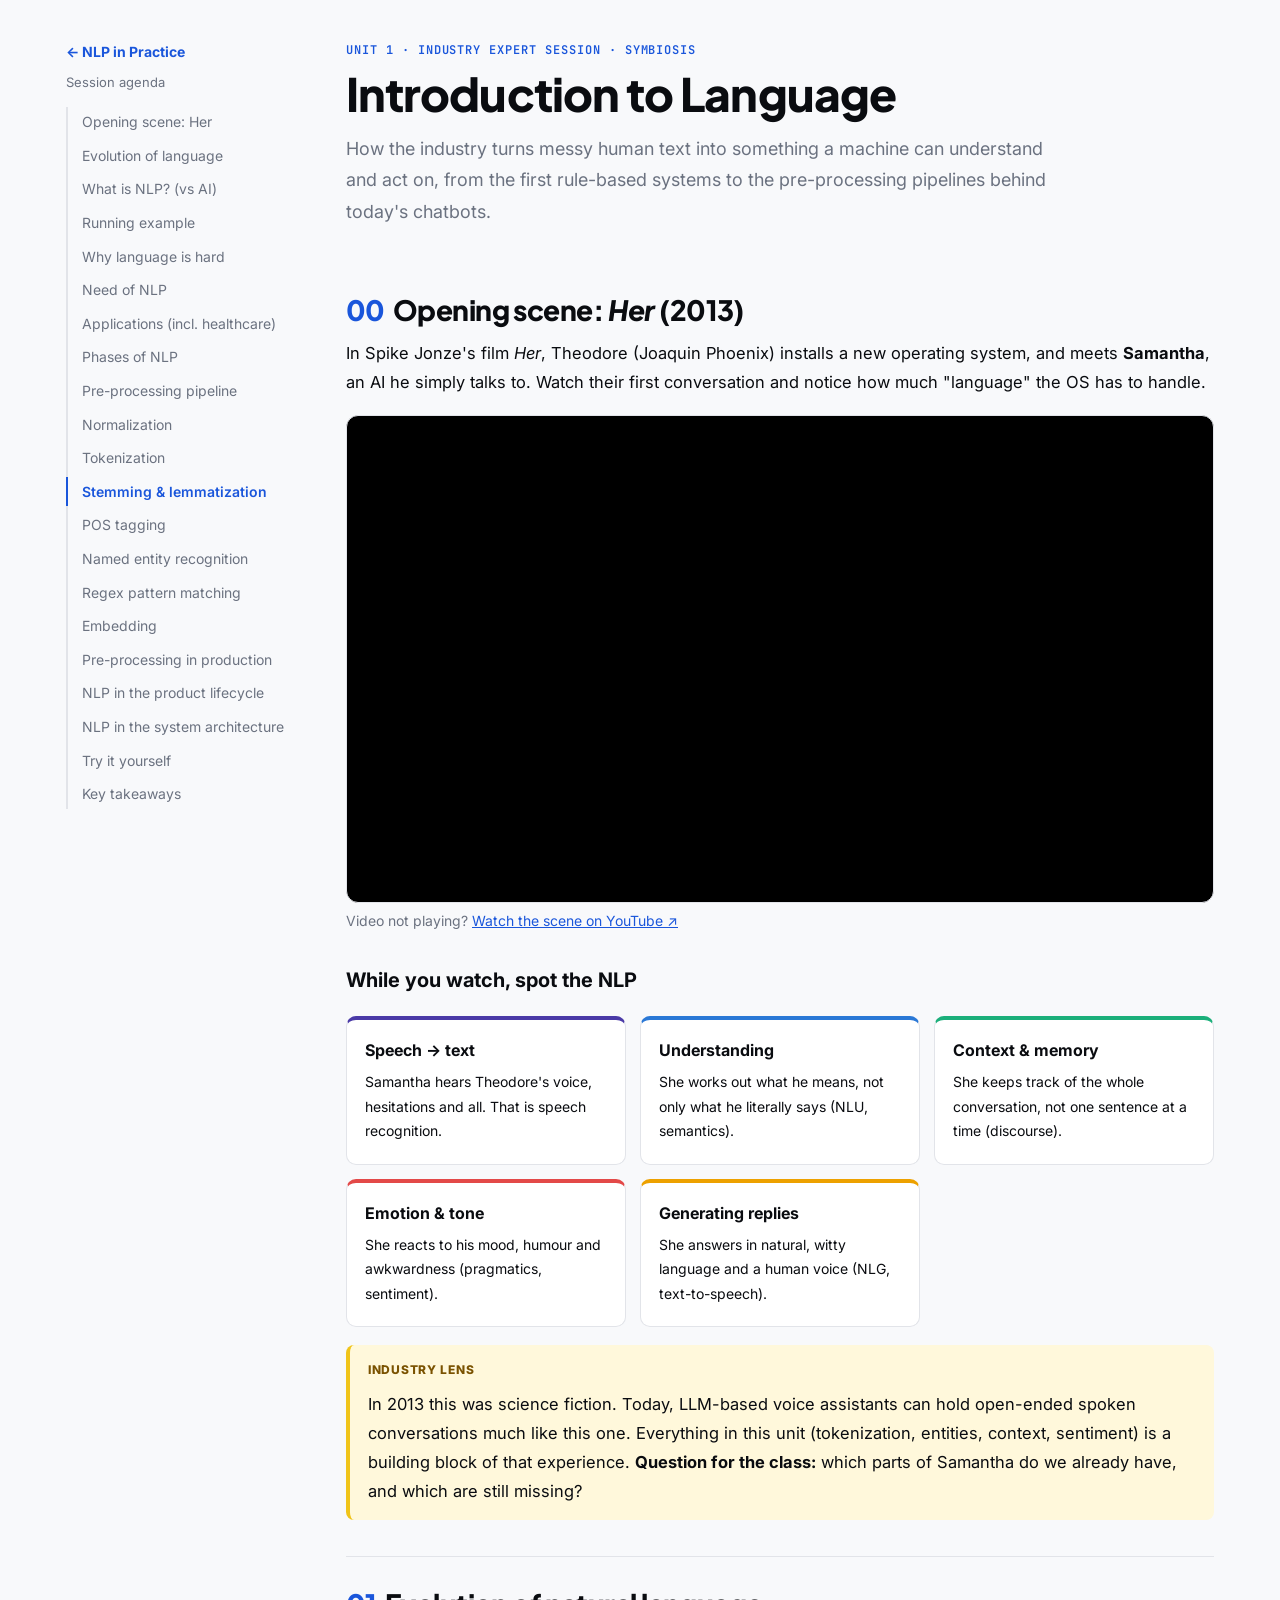
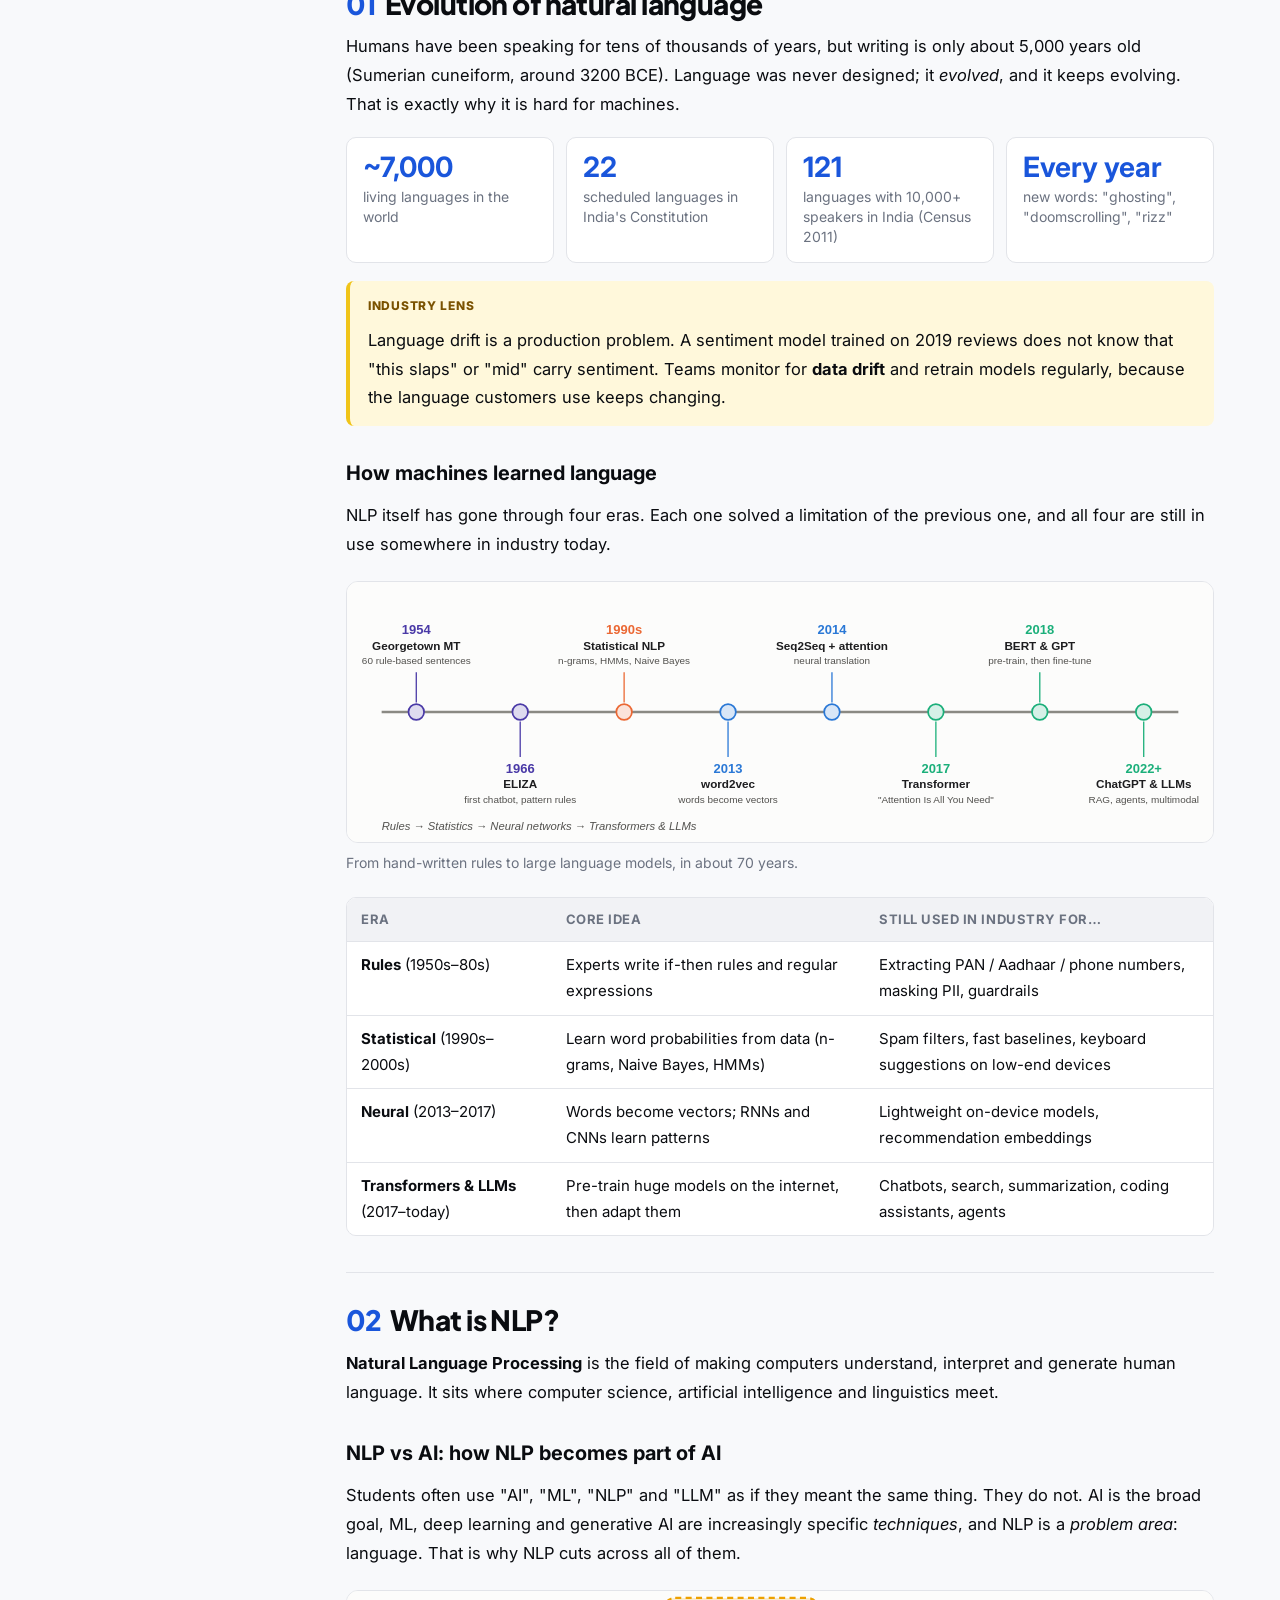
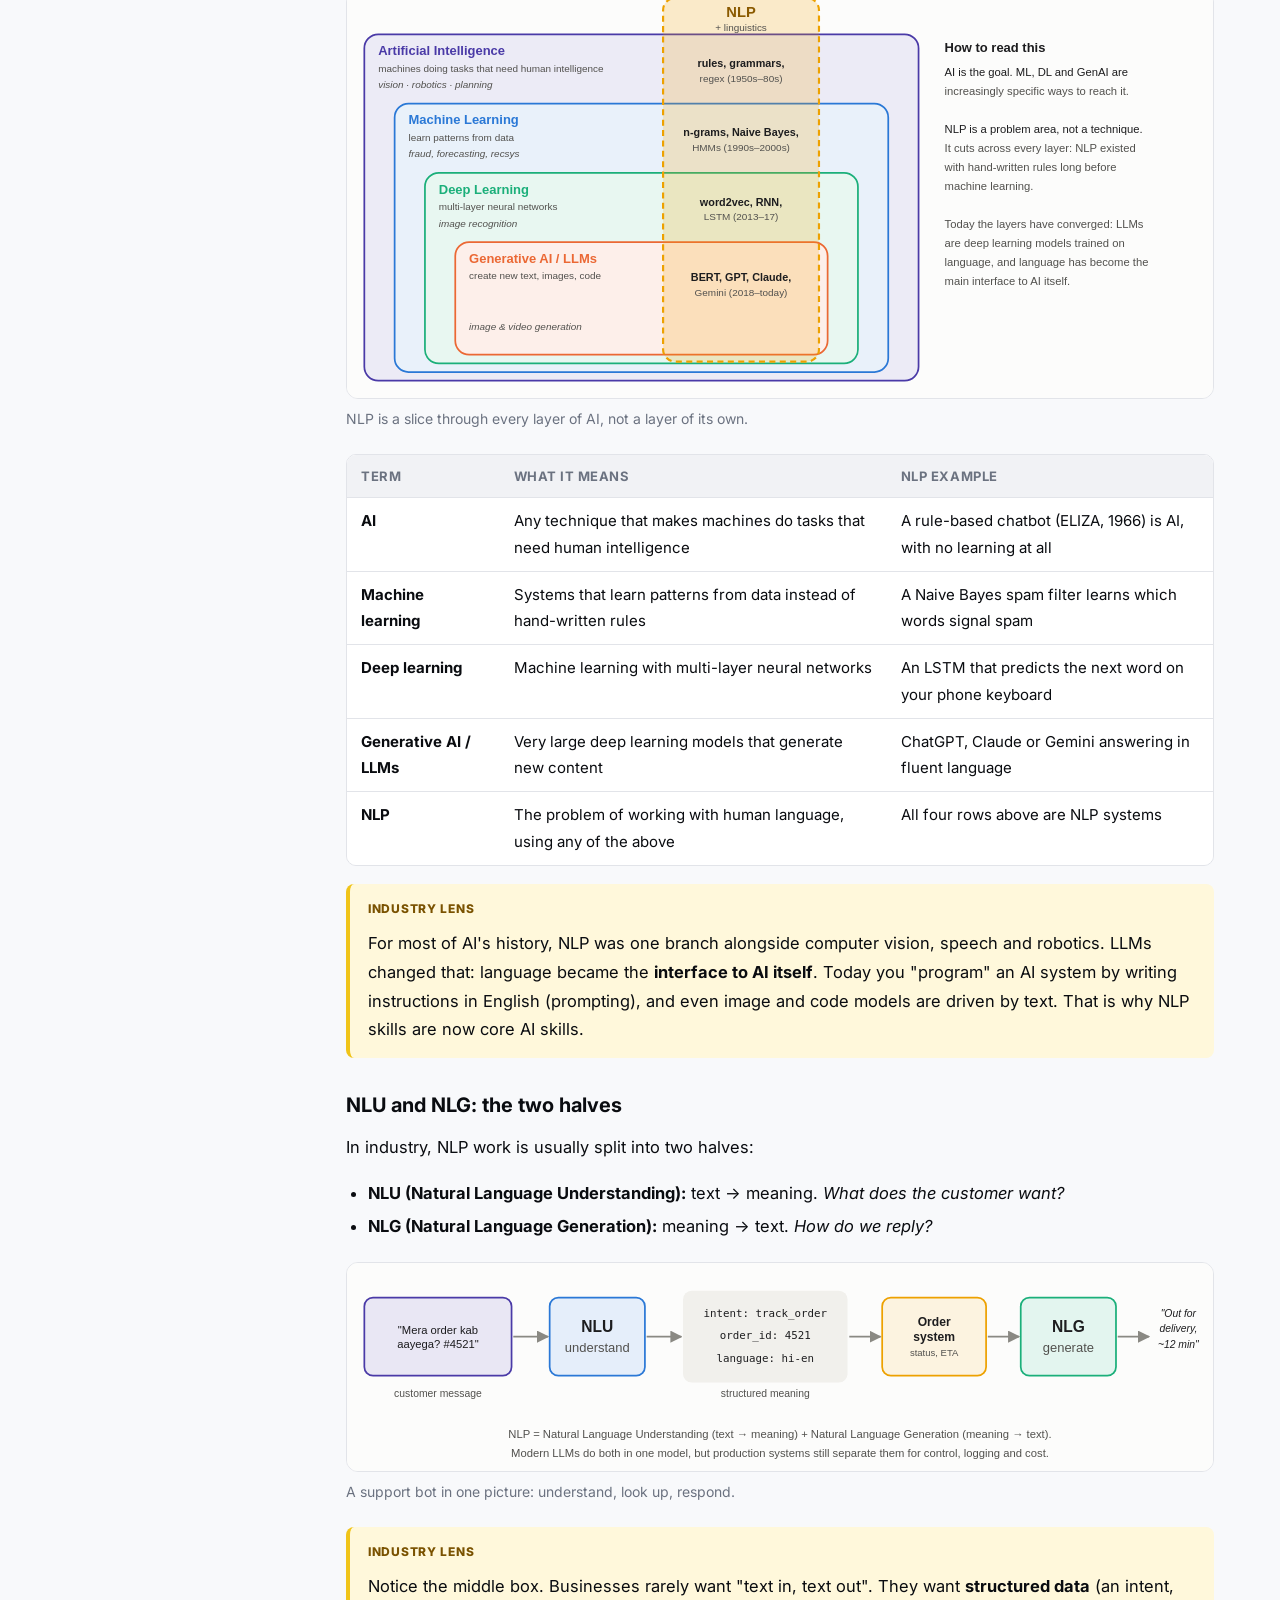
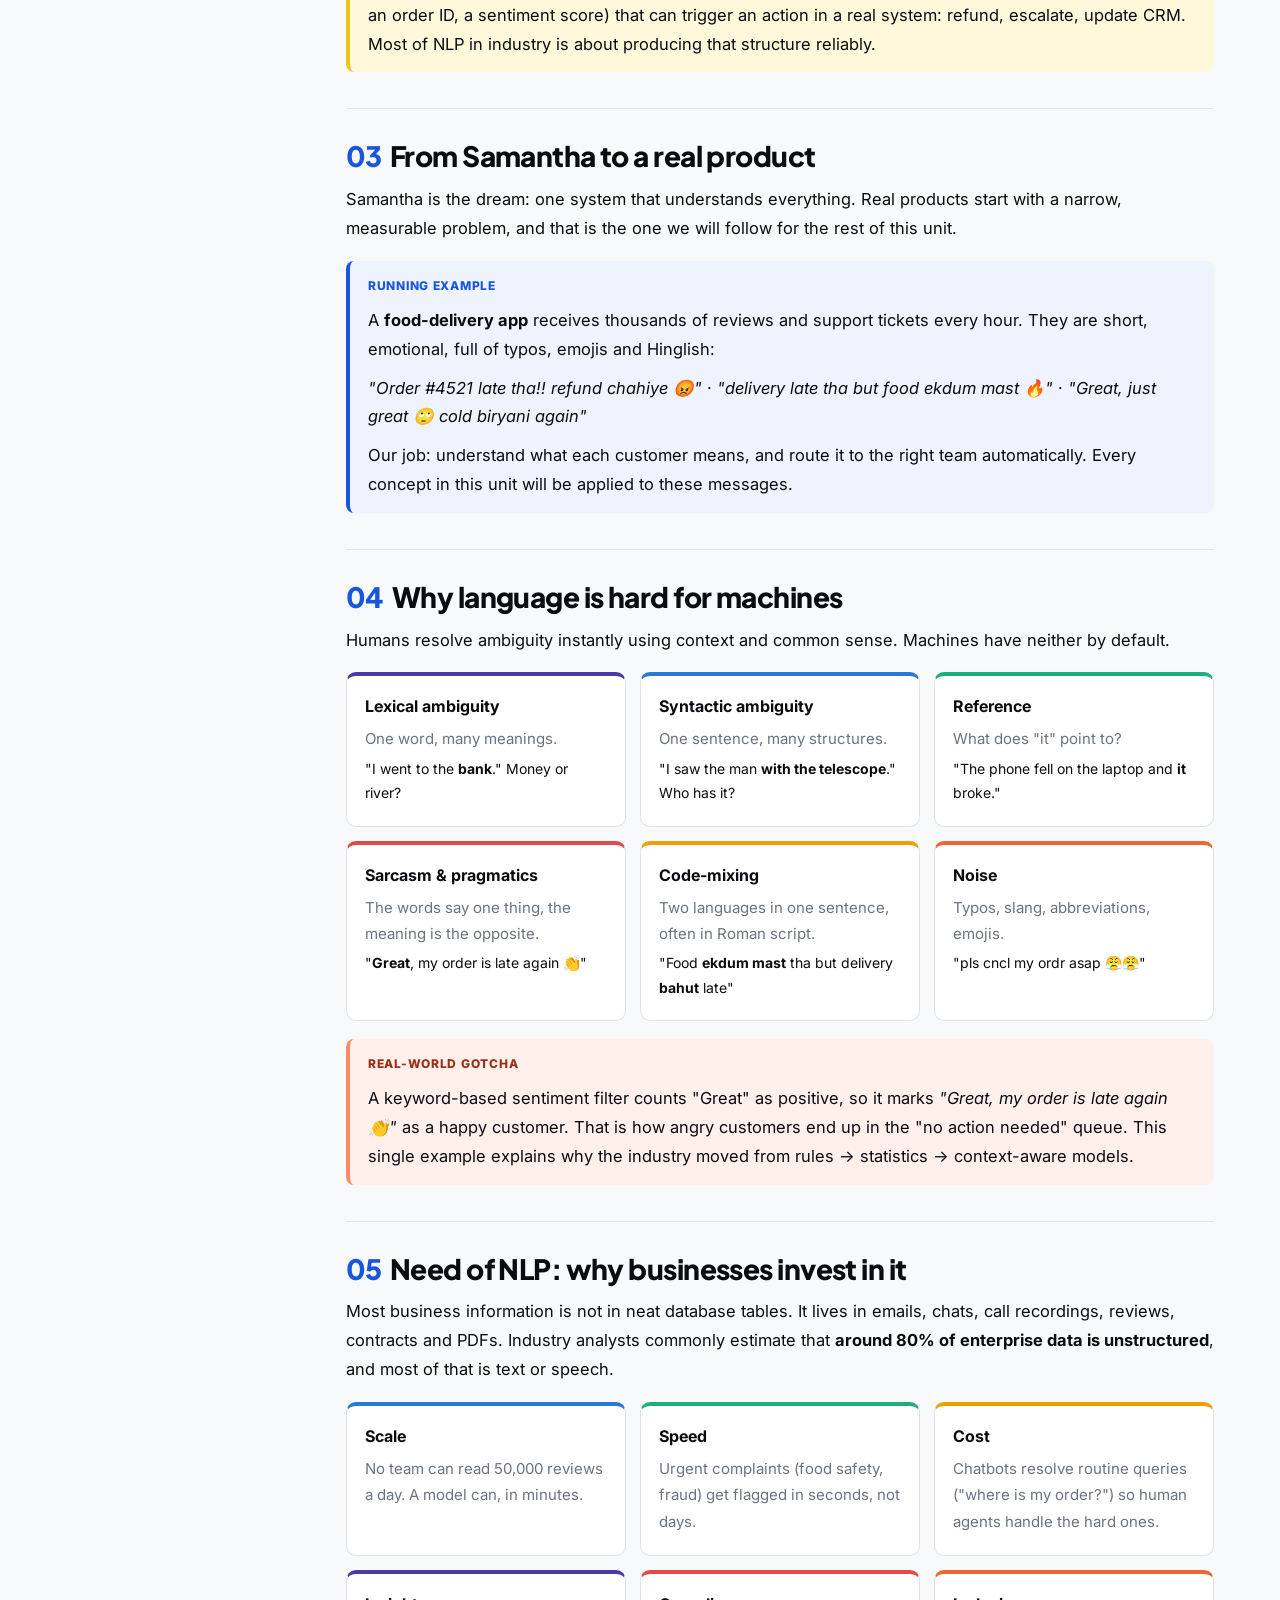
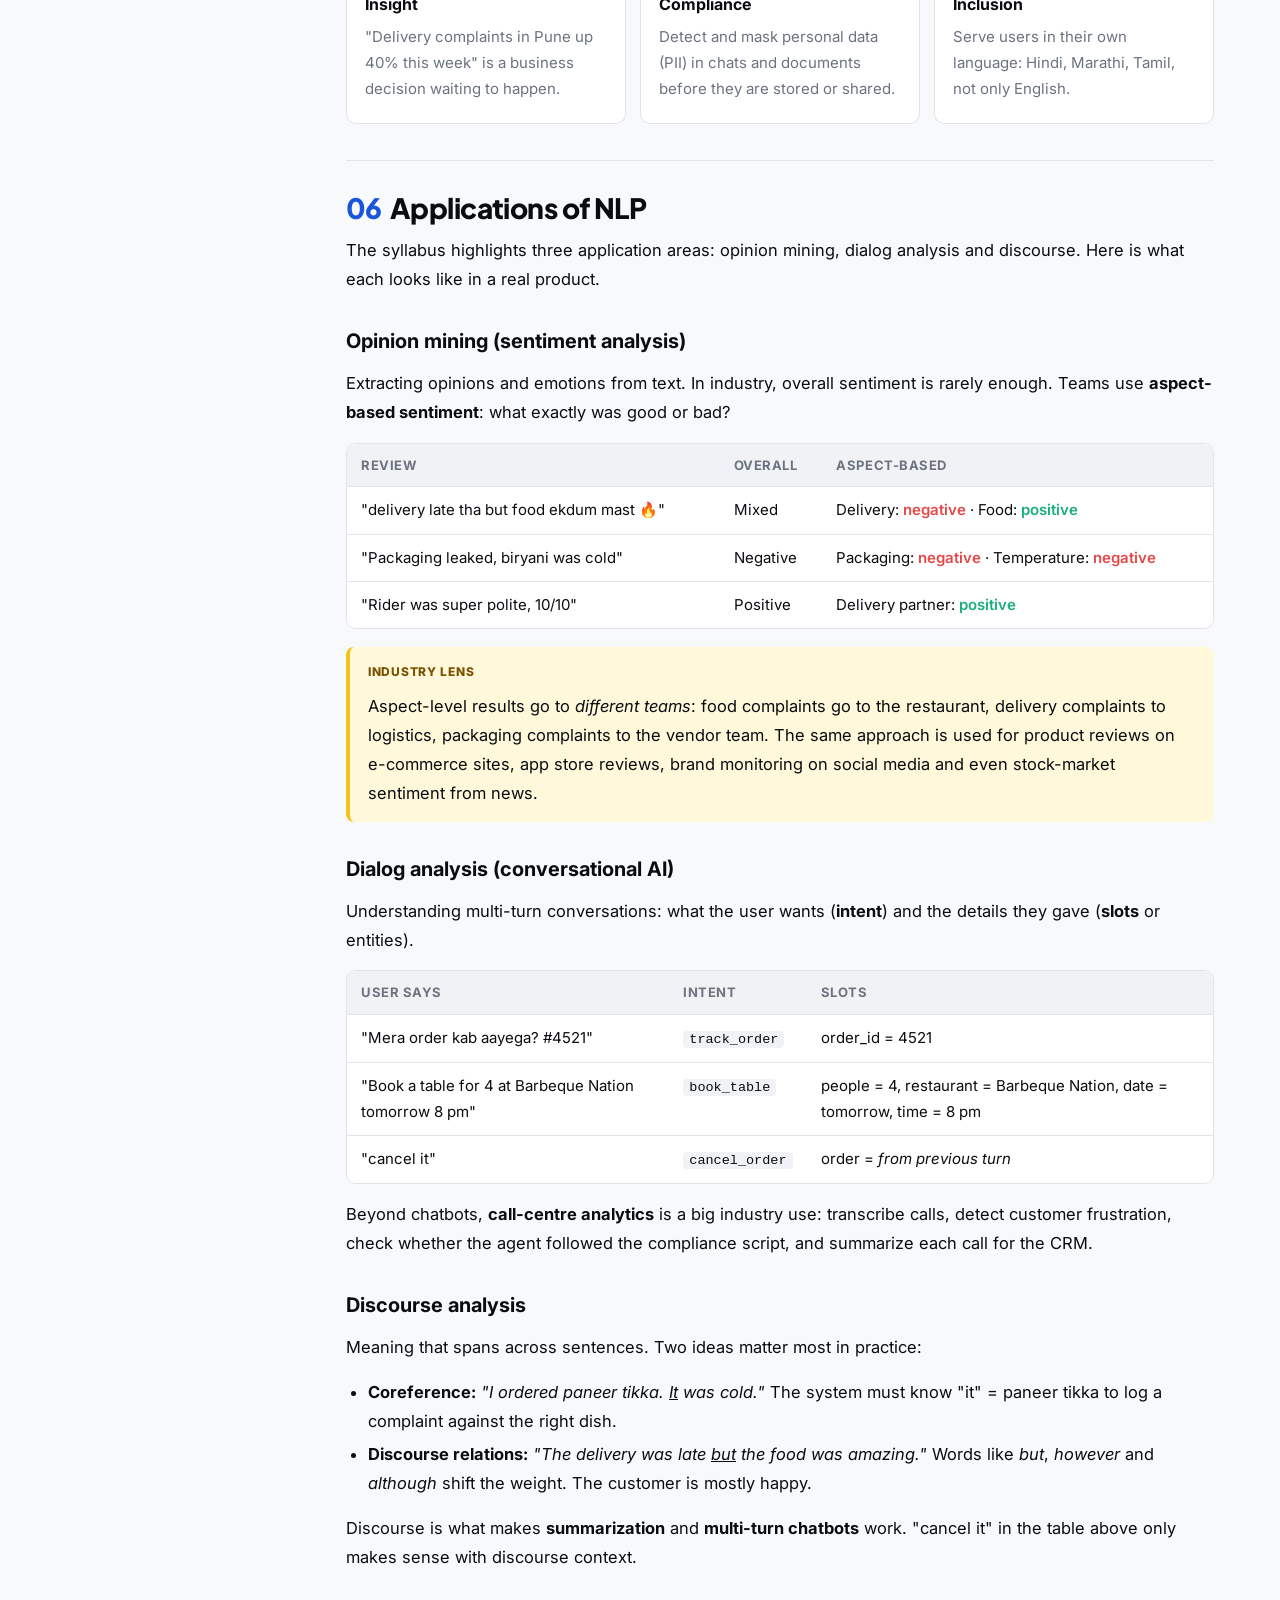
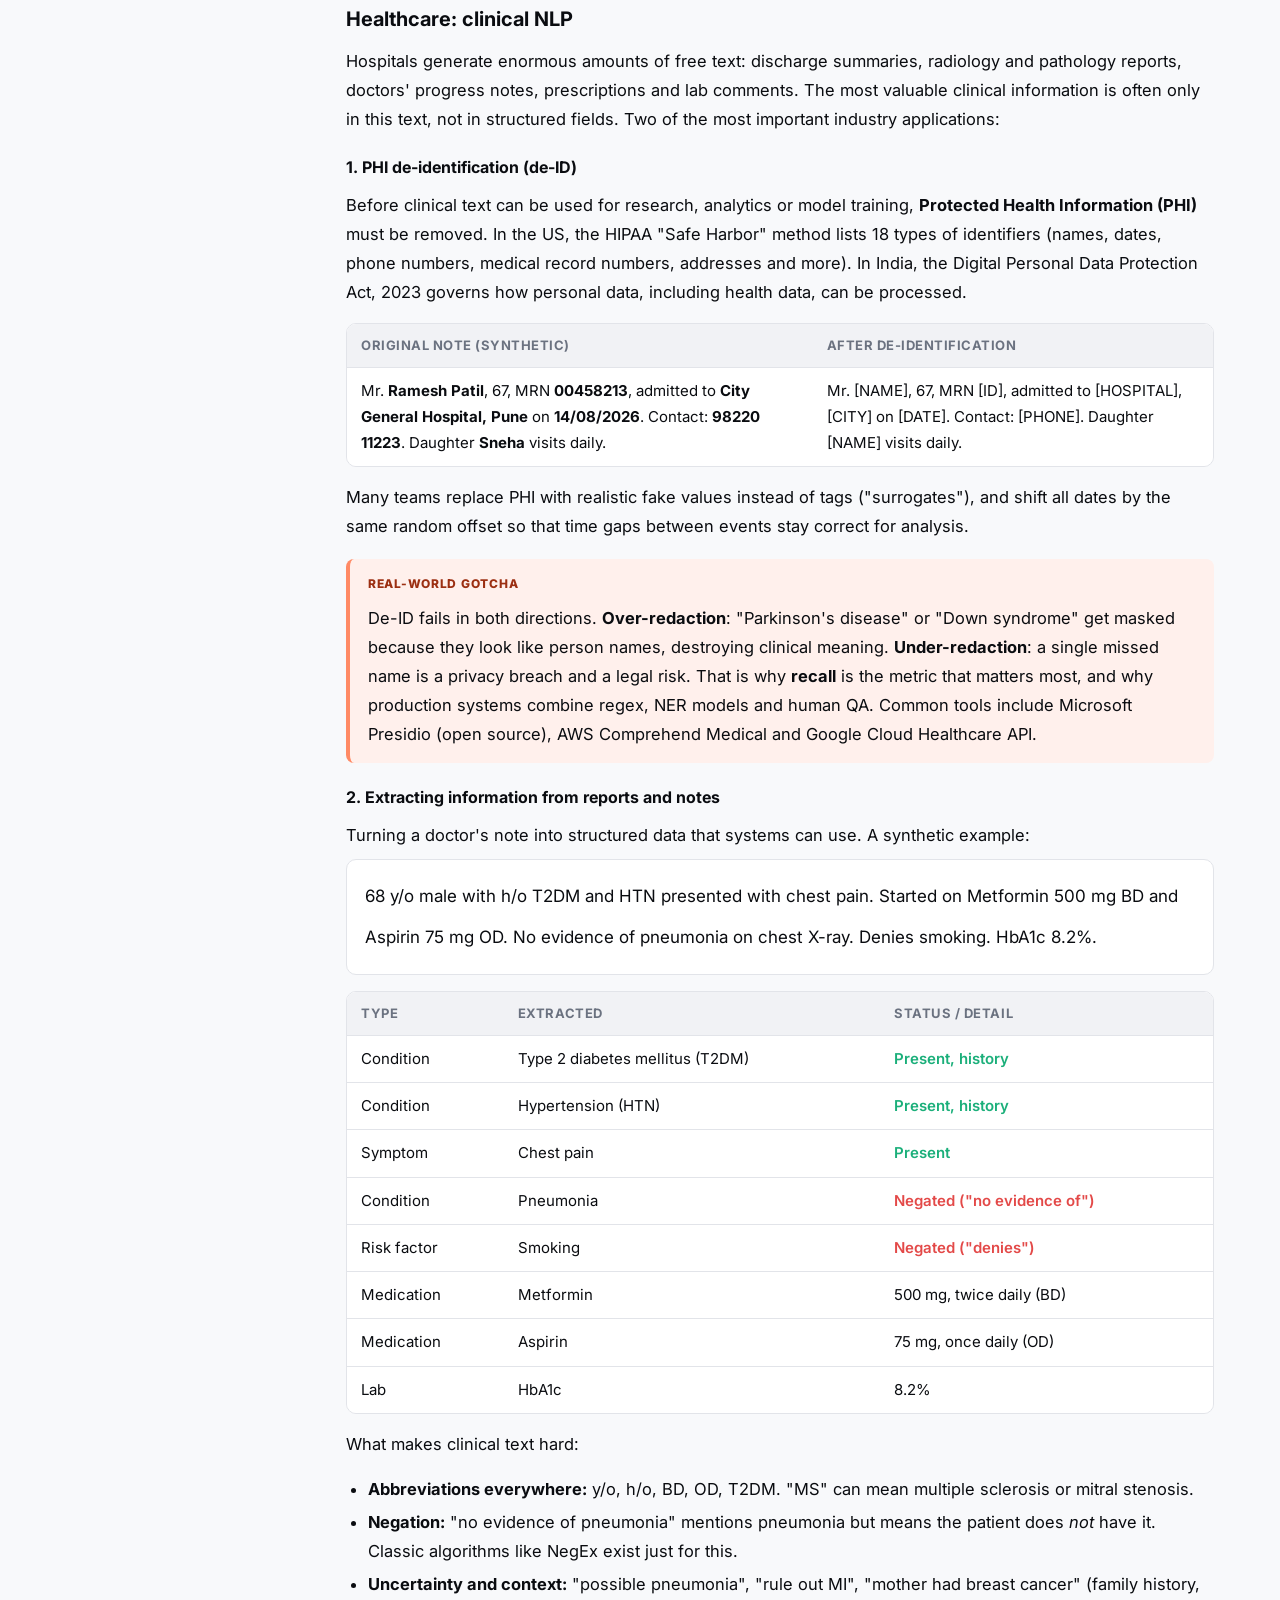
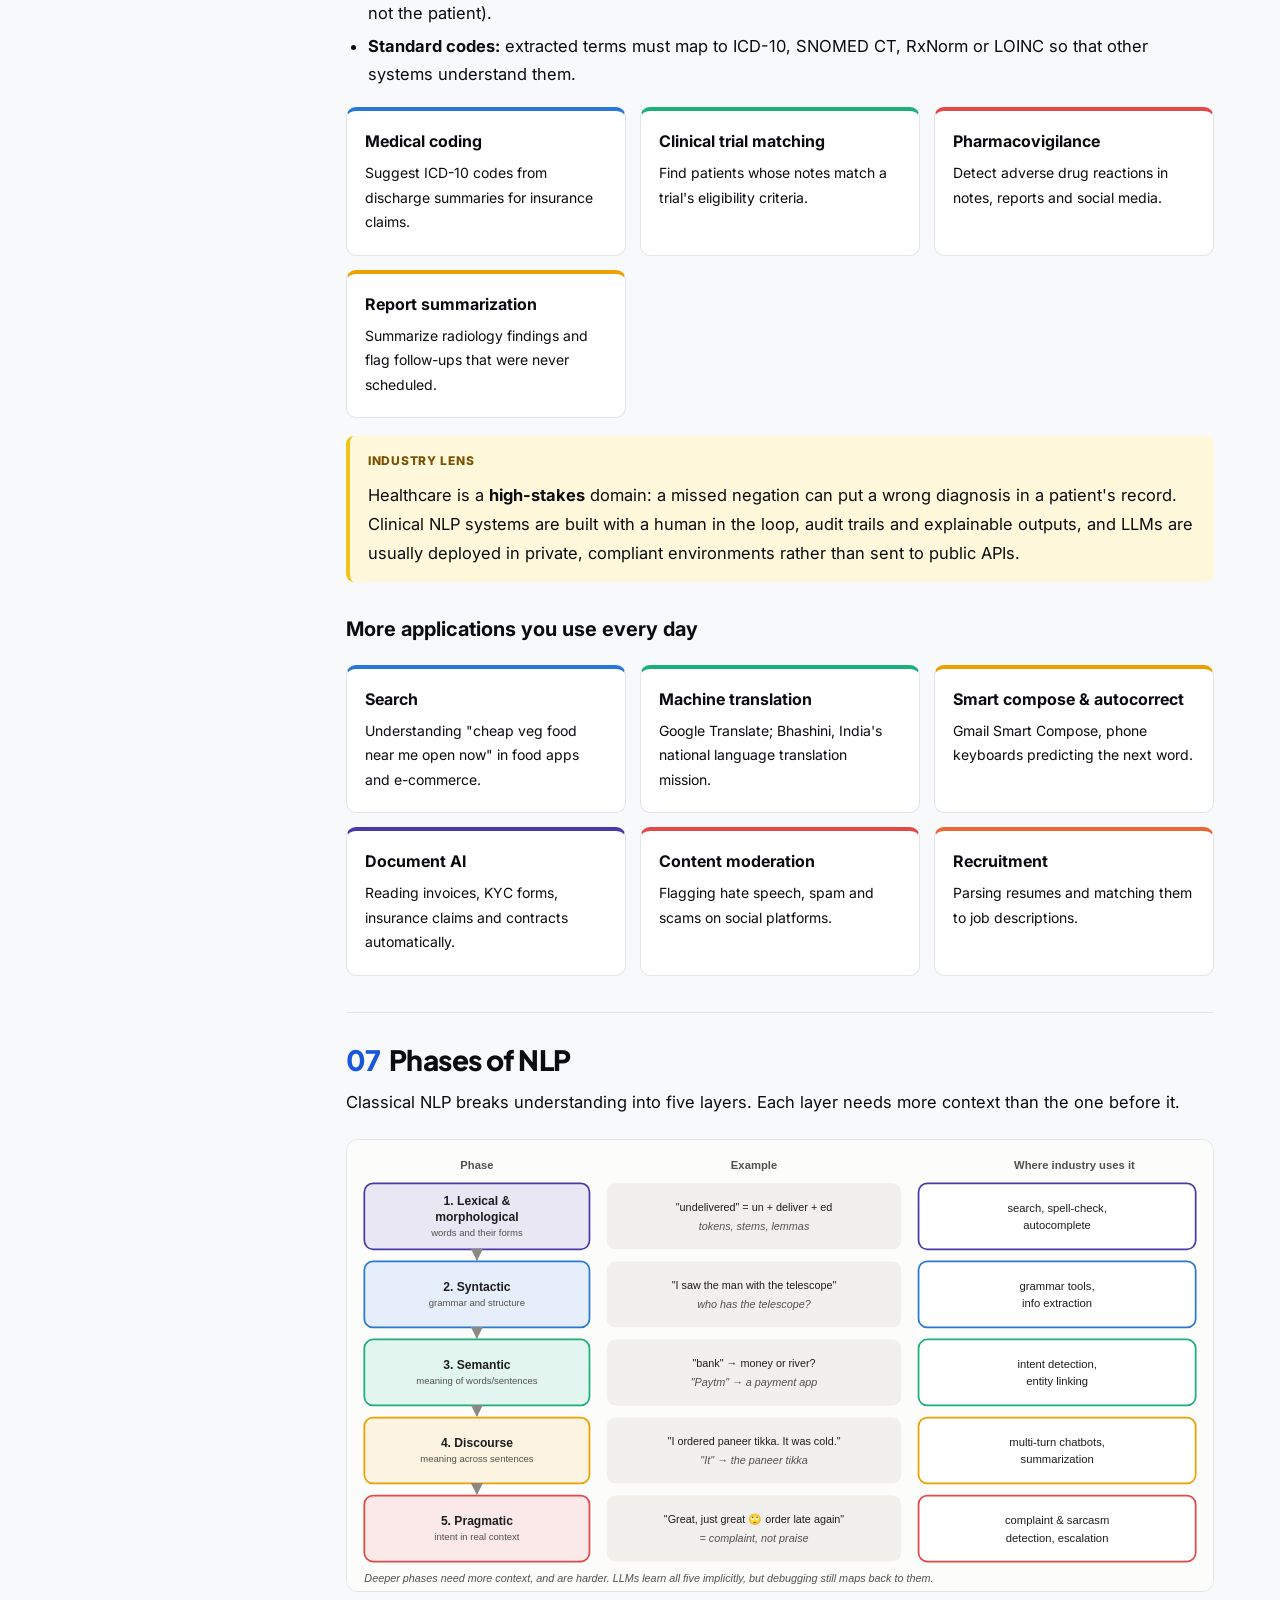
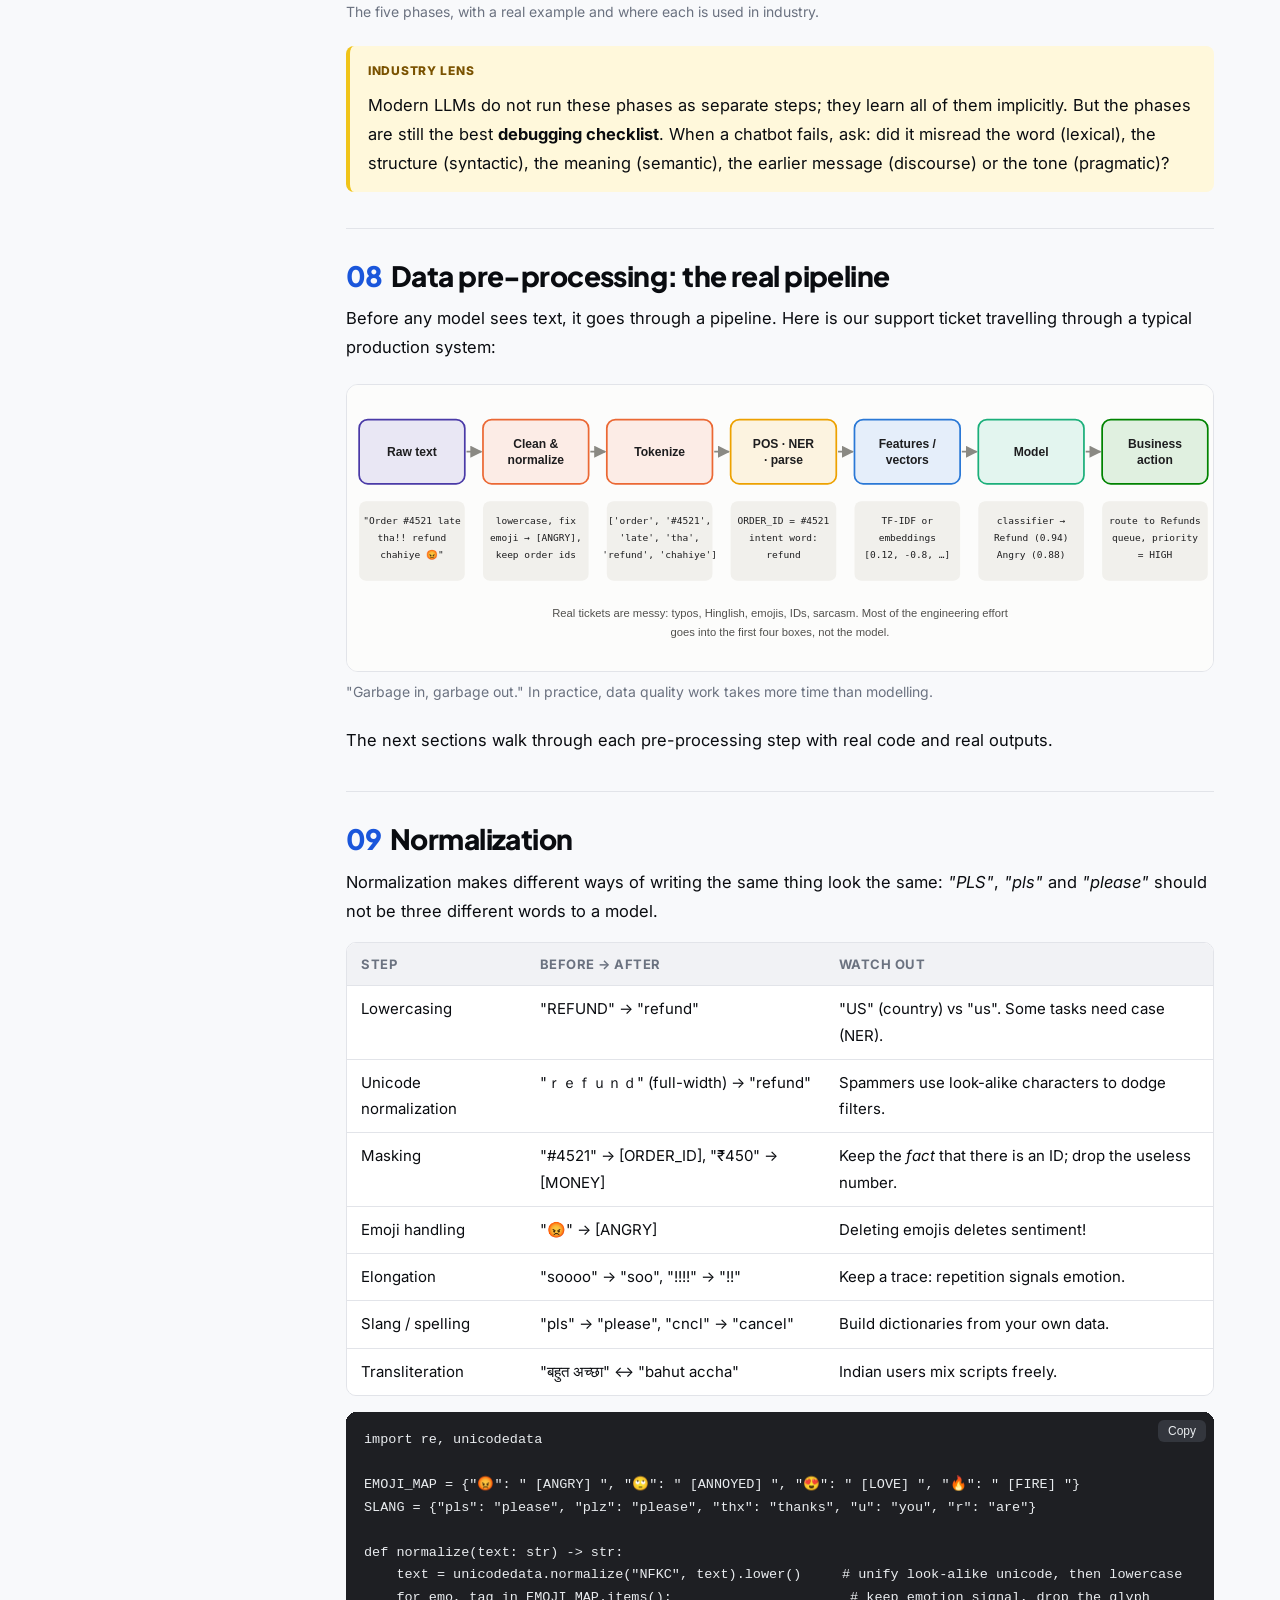
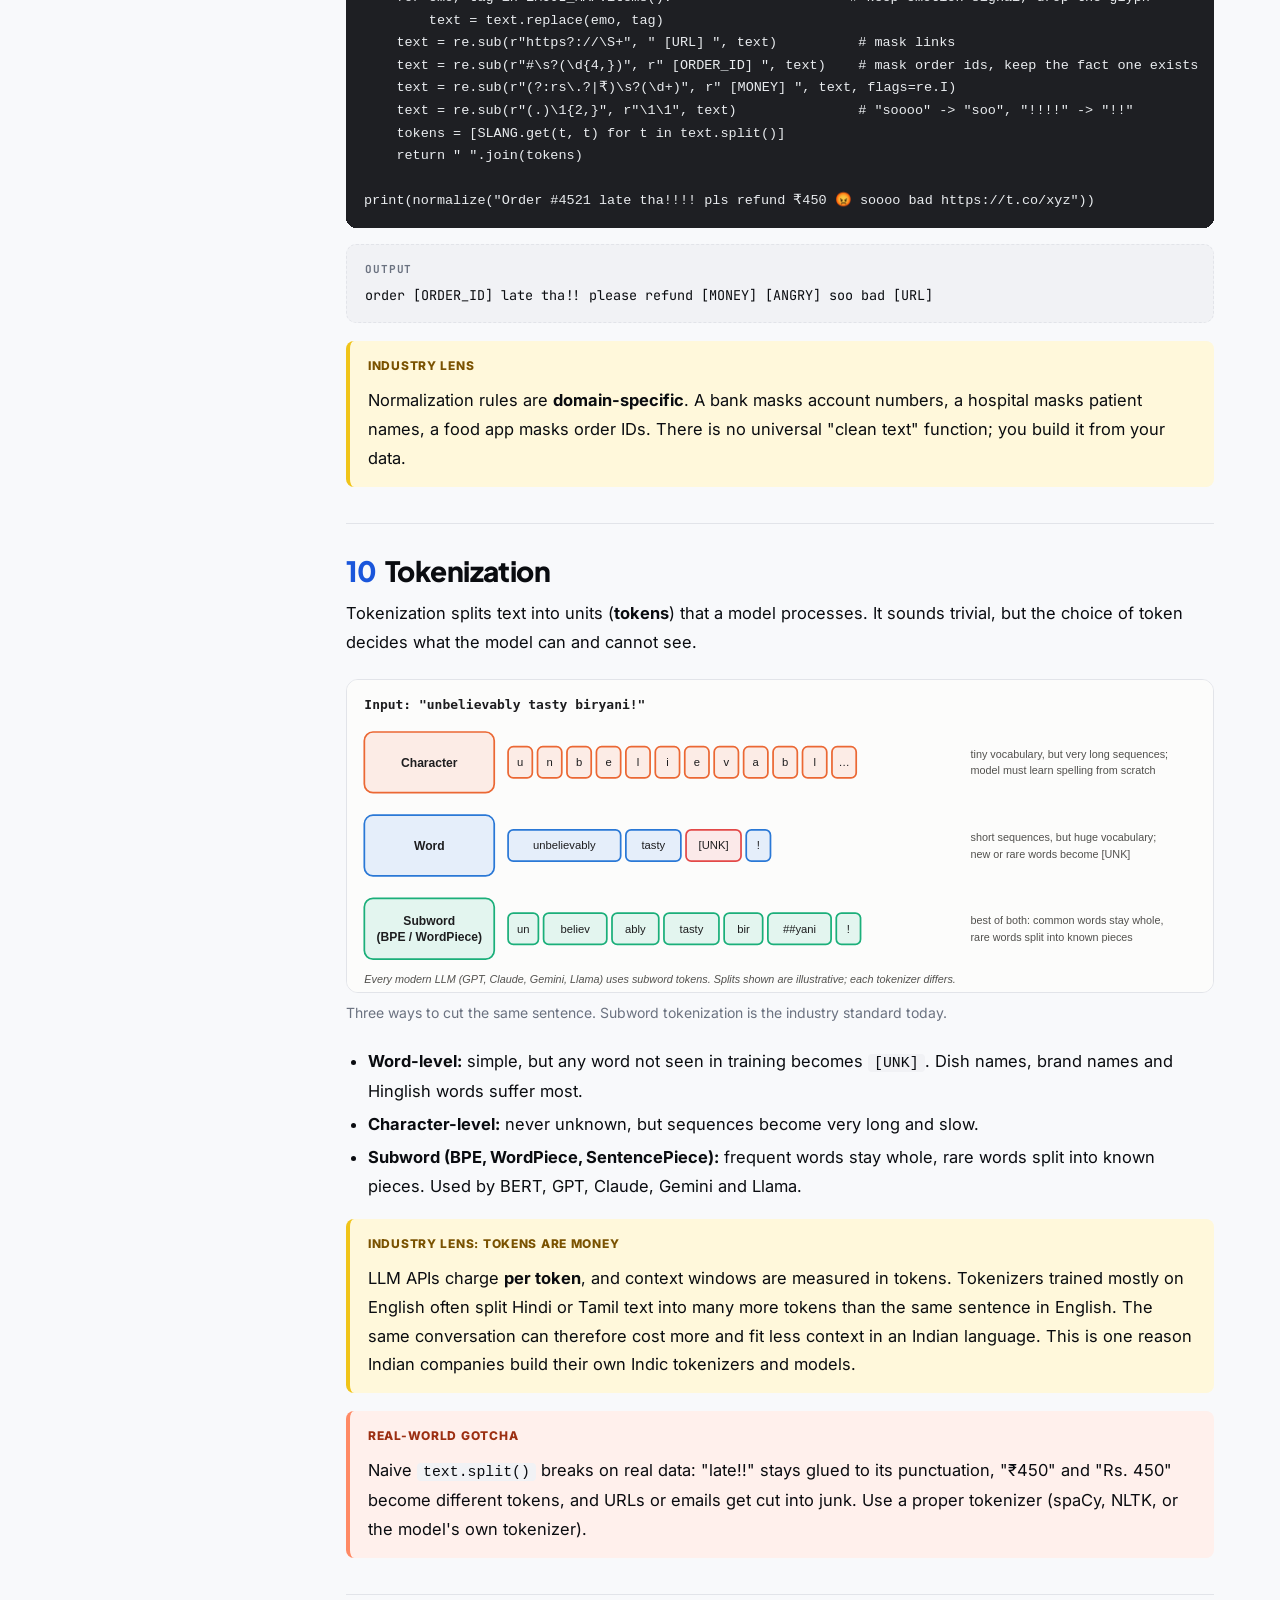
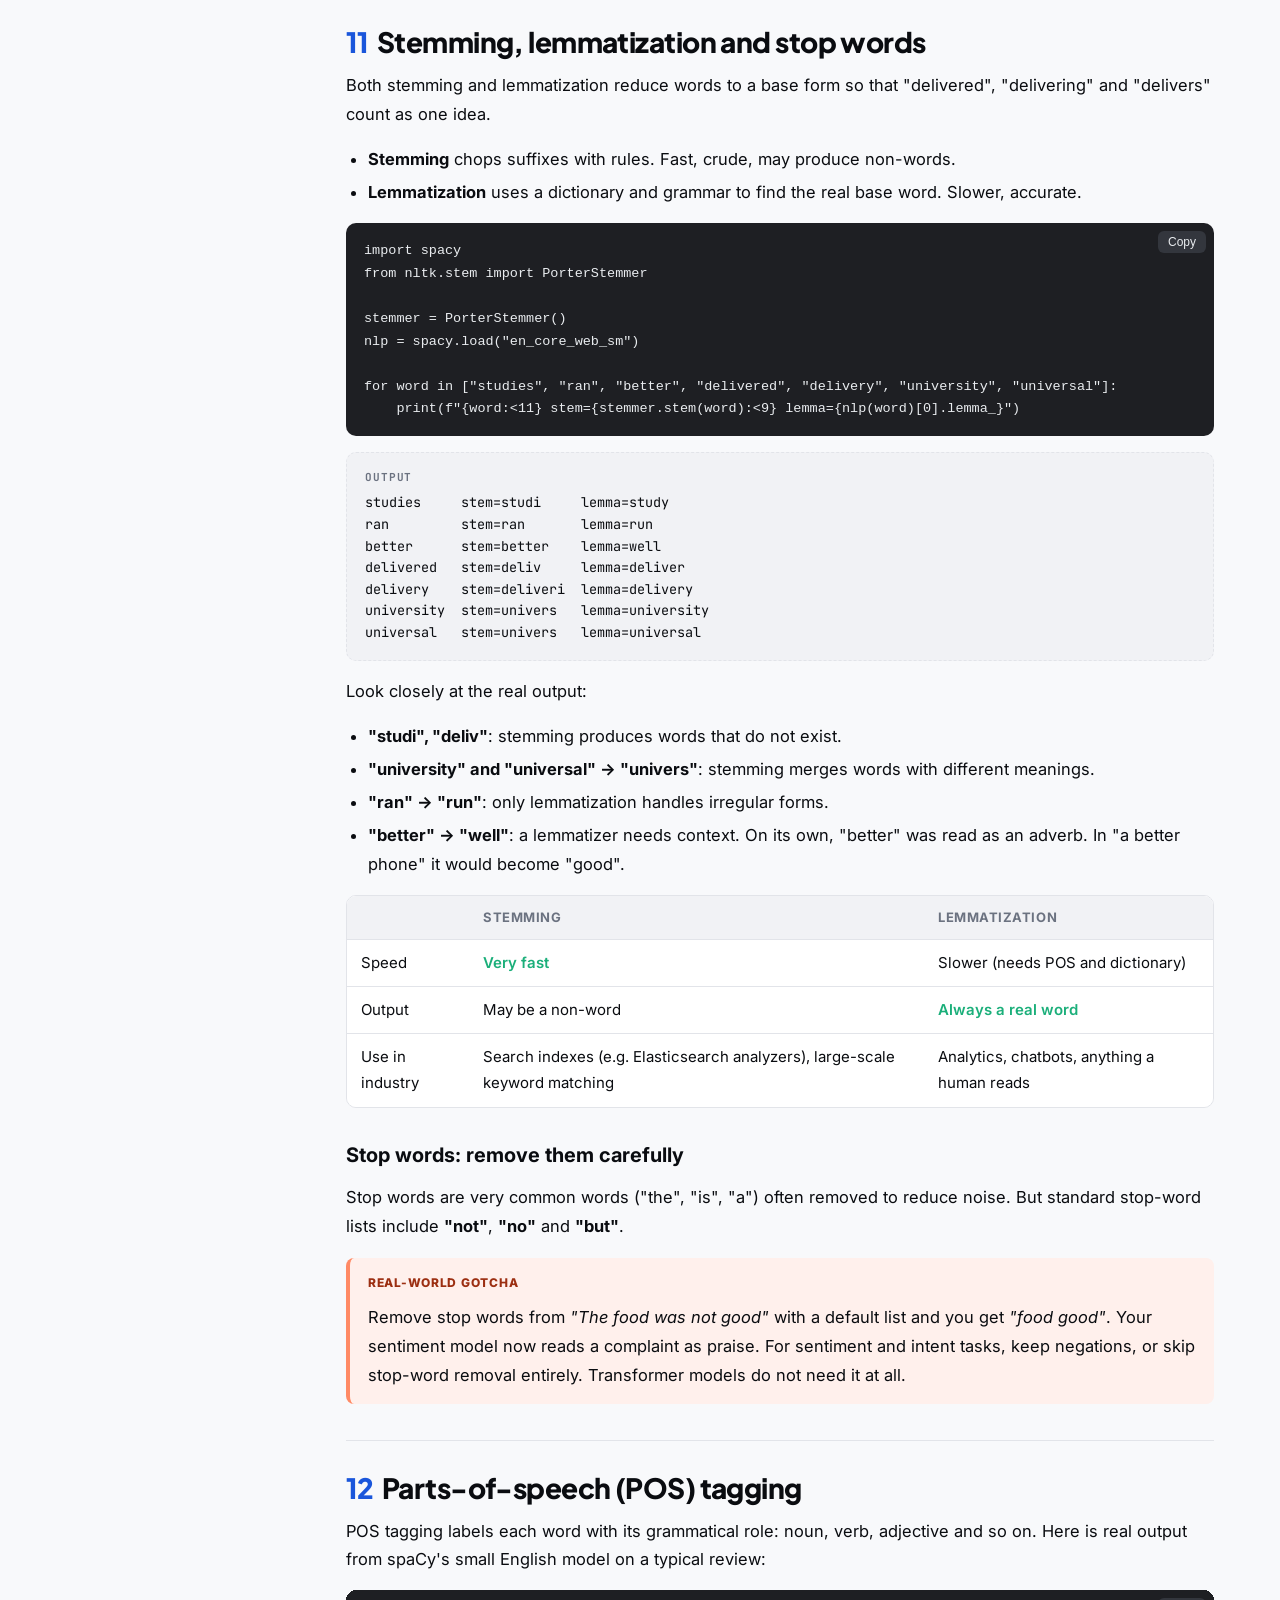
==== nlp_session_site/unit1_introduction_to_language.html @ 84d64fca "Added unit 1 to 3" ====
<!doctype html>
<html lang="en">
<head>
<meta charset="utf-8">
<meta name="viewport" content="width=device-width, initial-scale=1">
<title>Unit 1 · Introduction to Language | NLP in Practice</title>
<meta name="description" content="Industry-focused notes on the foundations of NLP: evolution, applications, phases, and text pre-processing.">
<link rel="preconnect" href="https://fonts.googleapis.com">
<link href="https://fonts.googleapis.com/css2?family=Inter:wght@400;500;600;700&family=Plus+Jakarta+Sans:wght@700;800&family=JetBrains+Mono:wght@400;500;600&display=swap" rel="stylesheet">
<link rel="stylesheet" href="static/css/style.css">
</head>
<body>
<div class="layout">

<nav class="toc" aria-label="On this page">
  <a class="home" href="index.html">← NLP in Practice</a>
  <a class="toc-agenda" href="agenda.html">Session agenda</a>
  <ol>
    <li><a href="#her">Opening scene: Her</a></li>
    <li><a href="#evolution">Evolution of language</a></li>
    <li><a href="#what-is-nlp">What is NLP? (vs AI)</a></li>
    <li><a href="#running-example">Running example</a></li>
    <li><a href="#why-hard">Why language is hard</a></li>
    <li><a href="#need">Need of NLP</a></li>
    <li><a href="#applications">Applications (incl. healthcare)</a></li>
    <li><a href="#phases">Phases of NLP</a></li>
    <li><a href="#preprocessing">Pre-processing pipeline</a></li>
    <li><a href="#normalization">Normalization</a></li>
    <li><a href="#tokenization">Tokenization</a></li>
    <li><a href="#stemming">Stemming &amp; lemmatization</a></li>
    <li><a href="#pos">POS tagging</a></li>
    <li><a href="#ner">Named entity recognition</a></li>
    <li><a href="#regex">Regex pattern matching</a></li>
    <li><a href="#embedding">Embedding</a></li>
    <li><a href="#production">Pre-processing in production</a></li>
    <li><a href="#lifecycle">NLP in the product lifecycle</a></li>
    <li><a href="#architecture">NLP in the system architecture</a></li>
    <li><a href="#practice">Try it yourself</a></li>
    <li><a href="#takeaways">Key takeaways</a></li>
  </ol>
</nav>

<main>
<header>
  <div class="eyebrow">Unit 1 · Industry Expert Session · Symbiosis</div>
  <h1>Introduction to Language</h1>
  <p class="sub">How the industry turns messy human text into something a machine can understand and act on, from the first rule-based systems to the pre-processing pipelines behind today's chatbots.</p>
</header>

<!-- 0 -->
<section id="her">
  <h2><span class="num">00</span>Opening scene: <em>Her</em> (2013)</h2>
  <p>In Spike Jonze's film <em>Her</em>, Theodore (Joaquin Phoenix) installs a new operating system, and meets <strong>Samantha</strong>, an AI he simply talks to. Watch their first conversation and notice how much "language" the OS has to handle.</p>
  <div class="video">
    <iframe src="https://www.youtube-nocookie.com/embed/f9Hg1x-Ctlw?rel=0"
            title="Her (2013): Theodore meets Samantha, the OS, for the first time"
            loading="lazy" referrerpolicy="strict-origin-when-cross-origin"
            allow="accelerometer; autoplay; clipboard-write; encrypted-media; gyroscope; picture-in-picture; web-share"
            allowfullscreen></iframe>
  </div>
  <p class="video-link">Video not playing? <a href="https://www.youtube.com/watch?v=f9Hg1x-Ctlw" target="_blank" rel="noopener">Watch the scene on YouTube ↗</a></p>

  <h3>While you watch, spot the NLP</h3>
  <div class="grid">
    <div class="card" style="--col:var(--c1)"><h4>Speech → text</h4><p class="eg">Samantha hears Theodore's voice, hesitations and all. That is speech recognition.</p></div>
    <div class="card" style="--col:var(--c3)"><h4>Understanding</h4><p class="eg">She works out what he means, not only what he literally says (NLU, semantics).</p></div>
    <div class="card" style="--col:var(--c4)"><h4>Context &amp; memory</h4><p class="eg">She keeps track of the whole conversation, not one sentence at a time (discourse).</p></div>
    <div class="card" style="--col:var(--c6)"><h4>Emotion &amp; tone</h4><p class="eg">She reacts to his mood, humour and awkwardness (pragmatics, sentiment).</p></div>
    <div class="card" style="--col:var(--c5)"><h4>Generating replies</h4><p class="eg">She answers in natural, witty language and a human voice (NLG, text-to-speech).</p></div>
  </div>
  <div class="callout industry">
    <span class="label">Industry lens</span>
    <p>In 2013 this was science fiction. Today, LLM-based voice assistants can hold open-ended spoken conversations much like this one. Everything in this unit (tokenization, entities, context, sentiment) is a building block of that experience. <strong>Question for the class:</strong> which parts of Samantha do we already have, and which are still missing?</p>
  </div>
</section>

<!-- 1 -->
<section id="evolution">
  <h2><span class="num">01</span>Evolution of natural language</h2>
  <p>Humans have been speaking for tens of thousands of years, but writing is only about 5,000 years old (Sumerian cuneiform, around 3200 BCE). Language was never designed; it <em>evolved</em>, and it keeps evolving. That is exactly why it is hard for machines.</p>
  <div class="stats">
    <div class="stat"><b>~7,000</b><span>living languages in the world</span></div>
    <div class="stat"><b>22</b><span>scheduled languages in India's Constitution</span></div>
    <div class="stat"><b>121</b><span>languages with 10,000+ speakers in India (Census 2011)</span></div>
    <div class="stat"><b>Every year</b><span>new words: "ghosting", "doomscrolling", "rizz"</span></div>
  </div>
  <div class="callout industry">
    <span class="label">Industry lens</span>
    <p>Language drift is a production problem. A sentiment model trained on 2019 reviews does not know that "this slaps" or "mid" carry sentiment. Teams monitor for <strong>data drift</strong> and retrain models regularly, because the language customers use keeps changing.</p>
  </div>

  <h3>How machines learned language</h3>
  <p>NLP itself has gone through four eras. Each one solved a limitation of the previous one, and all four are still in use somewhere in industry today.</p>
  <figure>
    <img src="static/images/unit1/nlp_timeline.svg" alt="Timeline of NLP: 1954 Georgetown machine translation, 1966 ELIZA, 1990s statistical NLP, 2013 word2vec, 2014 Seq2Seq, 2017 Transformer, 2018 BERT and GPT, 2022 onwards ChatGPT and LLMs" loading="lazy">
    <figcaption>From hand-written rules to large language models, in about 70 years.</figcaption>
  </figure>
  <div class="table-wrap"><table>
    <thead><tr><th>Era</th><th>Core idea</th><th>Still used in industry for…</th></tr></thead>
    <tbody>
      <tr><td><strong>Rules</strong> (1950s–80s)</td><td>Experts write if-then rules and regular expressions</td><td>Extracting PAN / Aadhaar / phone numbers, masking PII, guardrails</td></tr>
      <tr><td><strong>Statistical</strong> (1990s–2000s)</td><td>Learn word probabilities from data (n-grams, Naive Bayes, HMMs)</td><td>Spam filters, fast baselines, keyboard suggestions on low-end devices</td></tr>
      <tr><td><strong>Neural</strong> (2013–2017)</td><td>Words become vectors; RNNs and CNNs learn patterns</td><td>Lightweight on-device models, recommendation embeddings</td></tr>
      <tr><td><strong>Transformers &amp; LLMs</strong> (2017–today)</td><td>Pre-train huge models on the internet, then adapt them</td><td>Chatbots, search, summarization, coding assistants, agents</td></tr>
    </tbody>
  </table></div>
</section>

<!-- 2 -->
<section id="what-is-nlp">
  <h2><span class="num">02</span>What is NLP?</h2>
  <p><strong>Natural Language Processing</strong> is the field of making computers understand, interpret and generate human language. It sits where computer science, artificial intelligence and linguistics meet.</p>

  <h3>NLP vs AI: how NLP becomes part of AI</h3>
  <p>Students often use "AI", "ML", "NLP" and "LLM" as if they meant the same thing. They do not. AI is the broad goal, ML, deep learning and generative AI are increasingly specific <em>techniques</em>, and NLP is a <em>problem area</em>: language. That is why NLP cuts across all of them.</p>
  <figure>
    <img src="static/images/unit1/ai_vs_nlp.svg" alt="Nested boxes: AI contains machine learning, which contains deep learning, which contains generative AI. A vertical NLP band crosses all four layers, from rules and regex in classic AI to BERT and GPT in generative AI" loading="lazy">
    <figcaption>NLP is a slice through every layer of AI, not a layer of its own.</figcaption>
  </figure>
  <div class="table-wrap"><table>
    <thead><tr><th>Term</th><th>What it means</th><th>NLP example</th></tr></thead>
    <tbody>
      <tr><td><strong>AI</strong></td><td>Any technique that makes machines do tasks that need human intelligence</td><td>A rule-based chatbot (ELIZA, 1966) is AI, with no learning at all</td></tr>
      <tr><td><strong>Machine learning</strong></td><td>Systems that learn patterns from data instead of hand-written rules</td><td>A Naive Bayes spam filter learns which words signal spam</td></tr>
      <tr><td><strong>Deep learning</strong></td><td>Machine learning with multi-layer neural networks</td><td>An LSTM that predicts the next word on your phone keyboard</td></tr>
      <tr><td><strong>Generative AI / LLMs</strong></td><td>Very large deep learning models that generate new content</td><td>ChatGPT, Claude or Gemini answering in fluent language</td></tr>
      <tr><td><strong>NLP</strong></td><td>The problem of working with human language, using any of the above</td><td>All four rows above are NLP systems</td></tr>
    </tbody>
  </table></div>
  <div class="callout industry">
    <span class="label">Industry lens</span>
    <p>For most of AI's history, NLP was one branch alongside computer vision, speech and robotics. LLMs changed that: language became the <strong>interface to AI itself</strong>. Today you "program" an AI system by writing instructions in English (prompting), and even image and code models are driven by text. That is why NLP skills are now core AI skills.</p>
  </div>

  <h3>NLU and NLG: the two halves</h3>
  <p>In industry, NLP work is usually split into two halves:</p>
  <ul>
    <li><strong>NLU (Natural Language Understanding):</strong> text → meaning. <em>What does the customer want?</em></li>
    <li><strong>NLG (Natural Language Generation):</strong> meaning → text. <em>How do we reply?</em></li>
  </ul>
  <figure>
    <img src="static/images/unit1/nlu_nlg.svg" alt="A Hinglish customer message is converted by NLU into intent track_order and order id 4521, the order system returns status and ETA, and NLG generates a reply" loading="lazy">
    <figcaption>A support bot in one picture: understand, look up, respond.</figcaption>
  </figure>
  <div class="callout industry">
    <span class="label">Industry lens</span>
    <p>Notice the middle box. Businesses rarely want "text in, text out". They want <strong>structured data</strong> (an intent, an order ID, a sentiment score) that can trigger an action in a real system: refund, escalate, update CRM. Most of NLP in industry is about producing that structure reliably.</p>
  </div>
</section>

<!-- running example -->
<section id="running-example">
  <h2><span class="num">03</span>From Samantha to a real product</h2>
  <p>Samantha is the dream: one system that understands everything. Real products start with a narrow, measurable problem, and that is the one we will follow for the rest of this unit.</p>
  <div class="callout thread">
    <span class="label">Running example</span>
    <p>A <strong>food-delivery app</strong> receives thousands of reviews and support tickets every hour. They are short, emotional, full of typos, emojis and Hinglish:</p>
    <p><em>"Order #4521 late tha!! refund chahiye 😡"</em> · <em>"delivery late tha but food ekdum mast 🔥"</em> · <em>"Great, just great 🙄 cold biryani again"</em></p>
    <p>Our job: understand what each customer means, and route it to the right team automatically. Every concept in this unit will be applied to these messages.</p>
  </div>
</section>

<!-- 3 -->
<section id="why-hard">
  <h2><span class="num">04</span>Why language is hard for machines</h2>
  <p>Humans resolve ambiguity instantly using context and common sense. Machines have neither by default.</p>
  <div class="grid">
    <div class="card" style="--col:var(--c1)"><h4>Lexical ambiguity</h4><p>One word, many meanings.</p><p class="eg">"I went to the <strong>bank</strong>." Money or river?</p></div>
    <div class="card" style="--col:var(--c3)"><h4>Syntactic ambiguity</h4><p>One sentence, many structures.</p><p class="eg">"I saw the man <strong>with the telescope</strong>." Who has it?</p></div>
    <div class="card" style="--col:var(--c4)"><h4>Reference</h4><p>What does "it" point to?</p><p class="eg">"The phone fell on the laptop and <strong>it</strong> broke."</p></div>
    <div class="card" style="--col:var(--c6)"><h4>Sarcasm &amp; pragmatics</h4><p>The words say one thing, the meaning is the opposite.</p><p class="eg">"<strong>Great</strong>, my order is late again 👏"</p></div>
    <div class="card" style="--col:var(--c5)"><h4>Code-mixing</h4><p>Two languages in one sentence, often in Roman script.</p><p class="eg">"Food <strong>ekdum mast</strong> tha but delivery <strong>bahut</strong> late"</p></div>
    <div class="card" style="--col:var(--c2)"><h4>Noise</h4><p>Typos, slang, abbreviations, emojis.</p><p class="eg">"pls cncl my ordr asap 😤😤"</p></div>
  </div>
  <div class="callout gotcha">
    <span class="label">Real-world gotcha</span>
    <p>A keyword-based sentiment filter counts "Great" as positive, so it marks <em>"Great, my order is late again 👏"</em> as a happy customer. That is how angry customers end up in the "no action needed" queue. This single example explains why the industry moved from rules → statistics → context-aware models.</p>
  </div>
</section>

<!-- 4 -->
<section id="need">
  <h2><span class="num">05</span>Need of NLP: why businesses invest in it</h2>
  <p>Most business information is not in neat database tables. It lives in emails, chats, call recordings, reviews, contracts and PDFs. Industry analysts commonly estimate that <strong>around 80% of enterprise data is unstructured</strong>, and most of that is text or speech.</p>
  <div class="grid">
    <div class="card" style="--col:var(--c3)"><h4>Scale</h4><p>No team can read 50,000 reviews a day. A model can, in minutes.</p></div>
    <div class="card" style="--col:var(--c4)"><h4>Speed</h4><p>Urgent complaints (food safety, fraud) get flagged in seconds, not days.</p></div>
    <div class="card" style="--col:var(--c5)"><h4>Cost</h4><p>Chatbots resolve routine queries ("where is my order?") so human agents handle the hard ones.</p></div>
    <div class="card" style="--col:var(--c1)"><h4>Insight</h4><p>"Delivery complaints in Pune up 40% this week" is a business decision waiting to happen.</p></div>
    <div class="card" style="--col:var(--c6)"><h4>Compliance</h4><p>Detect and mask personal data (PII) in chats and documents before they are stored or shared.</p></div>
    <div class="card" style="--col:var(--c2)"><h4>Inclusion</h4><p>Serve users in their own language: Hindi, Marathi, Tamil, not only English.</p></div>
  </div>
</section>

<!-- 5 -->
<section id="applications">
  <h2><span class="num">06</span>Applications of NLP</h2>
  <p>The syllabus highlights three application areas: opinion mining, dialog analysis and discourse. Here is what each looks like in a real product.</p>

  <h3>Opinion mining (sentiment analysis)</h3>
  <p>Extracting opinions and emotions from text. In industry, overall sentiment is rarely enough. Teams use <strong>aspect-based sentiment</strong>: what exactly was good or bad?</p>
  <div class="table-wrap"><table>
    <thead><tr><th>Review</th><th>Overall</th><th>Aspect-based</th></tr></thead>
    <tbody>
      <tr><td>"delivery late tha but food ekdum mast 🔥"</td><td>Mixed</td><td>Delivery: <span class="bad">negative</span> · Food: <span class="good">positive</span></td></tr>
      <tr><td>"Packaging leaked, biryani was cold"</td><td>Negative</td><td>Packaging: <span class="bad">negative</span> · Temperature: <span class="bad">negative</span></td></tr>
      <tr><td>"Rider was super polite, 10/10"</td><td>Positive</td><td>Delivery partner: <span class="good">positive</span></td></tr>
    </tbody>
  </table></div>
  <div class="callout industry">
    <span class="label">Industry lens</span>
    <p>Aspect-level results go to <em>different teams</em>: food complaints go to the restaurant, delivery complaints to logistics, packaging complaints to the vendor team. The same approach is used for product reviews on e-commerce sites, app store reviews, brand monitoring on social media and even stock-market sentiment from news.</p>
  </div>

  <h3>Dialog analysis (conversational AI)</h3>
  <p>Understanding multi-turn conversations: what the user wants (<strong>intent</strong>) and the details they gave (<strong>slots</strong> or entities).</p>
  <div class="table-wrap"><table>
    <thead><tr><th>User says</th><th>Intent</th><th>Slots</th></tr></thead>
    <tbody>
      <tr><td>"Mera order kab aayega? #4521"</td><td><code>track_order</code></td><td>order_id = 4521</td></tr>
      <tr><td>"Book a table for 4 at Barbeque Nation tomorrow 8 pm"</td><td><code>book_table</code></td><td>people = 4, restaurant = Barbeque Nation, date = tomorrow, time = 8 pm</td></tr>
      <tr><td>"cancel it"</td><td><code>cancel_order</code></td><td>order = <em>from previous turn</em></td></tr>
    </tbody>
  </table></div>
  <p>Beyond chatbots, <strong>call-centre analytics</strong> is a big industry use: transcribe calls, detect customer frustration, check whether the agent followed the compliance script, and summarize each call for the CRM.</p>

  <h3>Discourse analysis</h3>
  <p>Meaning that spans across sentences. Two ideas matter most in practice:</p>
  <ul>
    <li><strong>Coreference:</strong> <em>"I ordered paneer tikka. <u>It</u> was cold."</em> The system must know "it" = paneer tikka to log a complaint against the right dish.</li>
    <li><strong>Discourse relations:</strong> <em>"The delivery was late <u>but</u> the food was amazing."</em> Words like <em>but</em>, <em>however</em> and <em>although</em> shift the weight. The customer is mostly happy.</li>
  </ul>
  <p>Discourse is what makes <strong>summarization</strong> and <strong>multi-turn chatbots</strong> work. "cancel it" in the table above only makes sense with discourse context.</p>

  <h3>Healthcare: clinical NLP</h3>
  <p>Hospitals generate enormous amounts of free text: discharge summaries, radiology and pathology reports, doctors' progress notes, prescriptions and lab comments. The most valuable clinical information is often only in this text, not in structured fields. Two of the most important industry applications:</p>

  <h4>1. PHI de-identification (de-ID)</h4>
  <p>Before clinical text can be used for research, analytics or model training, <strong>Protected Health Information (PHI)</strong> must be removed. In the US, the HIPAA "Safe Harbor" method lists 18 types of identifiers (names, dates, phone numbers, medical record numbers, addresses and more). In India, the Digital Personal Data Protection Act, 2023 governs how personal data, including health data, can be processed.</p>
  <div class="table-wrap"><table>
    <thead><tr><th>Original note (synthetic)</th><th>After de-identification</th></tr></thead>
    <tbody>
      <tr><td>Mr. <strong>Ramesh Patil</strong>, 67, MRN <strong>00458213</strong>, admitted to <strong>City General Hospital, Pune</strong> on <strong>14/08/2026</strong>. Contact: <strong>98220 11223</strong>. Daughter <strong>Sneha</strong> visits daily.</td>
          <td>Mr. [NAME], 67, MRN [ID], admitted to [HOSPITAL], [CITY] on [DATE]. Contact: [PHONE]. Daughter [NAME] visits daily.</td></tr>
    </tbody>
  </table></div>
  <p>Many teams replace PHI with realistic fake values instead of tags ("surrogates"), and shift all dates by the same random offset so that time gaps between events stay correct for analysis.</p>
  <div class="callout gotcha">
    <span class="label">Real-world gotcha</span>
    <p>De-ID fails in both directions. <strong>Over-redaction</strong>: "Parkinson's disease" or "Down syndrome" get masked because they look like person names, destroying clinical meaning. <strong>Under-redaction</strong>: a single missed name is a privacy breach and a legal risk. That is why <strong>recall</strong> is the metric that matters most, and why production systems combine regex, NER models and human QA. Common tools include Microsoft Presidio (open source), AWS Comprehend Medical and Google Cloud Healthcare API.</p>
  </div>

  <h4>2. Extracting information from reports and notes</h4>
  <p>Turning a doctor's note into structured data that systems can use. A synthetic example:</p>
  <div class="ner">68 y/o male with h/o T2DM and HTN presented with chest pain. Started on Metformin 500 mg BD and Aspirin 75 mg OD. No evidence of pneumonia on chest X-ray. Denies smoking. HbA1c 8.2%.</div>
  <div class="table-wrap"><table>
    <thead><tr><th>Type</th><th>Extracted</th><th>Status / detail</th></tr></thead>
    <tbody>
      <tr><td>Condition</td><td>Type 2 diabetes mellitus (T2DM)</td><td class="good">Present, history</td></tr>
      <tr><td>Condition</td><td>Hypertension (HTN)</td><td class="good">Present, history</td></tr>
      <tr><td>Symptom</td><td>Chest pain</td><td class="good">Present</td></tr>
      <tr><td>Condition</td><td>Pneumonia</td><td class="bad">Negated ("no evidence of")</td></tr>
      <tr><td>Risk factor</td><td>Smoking</td><td class="bad">Negated ("denies")</td></tr>
      <tr><td>Medication</td><td>Metformin</td><td>500 mg, twice daily (BD)</td></tr>
      <tr><td>Medication</td><td>Aspirin</td><td>75 mg, once daily (OD)</td></tr>
      <tr><td>Lab</td><td>HbA1c</td><td>8.2%</td></tr>
    </tbody>
  </table></div>
  <p>What makes clinical text hard:</p>
  <ul>
    <li><strong>Abbreviations everywhere:</strong> y/o, h/o, BD, OD, T2DM. "MS" can mean multiple sclerosis or mitral stenosis.</li>
    <li><strong>Negation:</strong> "no evidence of pneumonia" mentions pneumonia but means the patient does <em>not</em> have it. Classic algorithms like NegEx exist just for this.</li>
    <li><strong>Uncertainty and context:</strong> "possible pneumonia", "rule out MI", "mother had breast cancer" (family history, not the patient).</li>
    <li><strong>Standard codes:</strong> extracted terms must map to ICD-10, SNOMED CT, RxNorm or LOINC so that other systems understand them.</li>
  </ul>
  <div class="grid">
    <div class="card" style="--col:var(--c3)"><h4>Medical coding</h4><p class="eg">Suggest ICD-10 codes from discharge summaries for insurance claims.</p></div>
    <div class="card" style="--col:var(--c4)"><h4>Clinical trial matching</h4><p class="eg">Find patients whose notes match a trial's eligibility criteria.</p></div>
    <div class="card" style="--col:var(--c6)"><h4>Pharmacovigilance</h4><p class="eg">Detect adverse drug reactions in notes, reports and social media.</p></div>
    <div class="card" style="--col:var(--c5)"><h4>Report summarization</h4><p class="eg">Summarize radiology findings and flag follow-ups that were never scheduled.</p></div>
  </div>
  <div class="callout industry">
    <span class="label">Industry lens</span>
    <p>Healthcare is a <strong>high-stakes</strong> domain: a missed negation can put a wrong diagnosis in a patient's record. Clinical NLP systems are built with a human in the loop, audit trails and explainable outputs, and LLMs are usually deployed in private, compliant environments rather than sent to public APIs.</p>
  </div>

  <h3>More applications you use every day</h3>
  <div class="grid">
    <div class="card" style="--col:var(--c3)"><h4>Search</h4><p class="eg">Understanding "cheap veg food near me open now" in food apps and e-commerce.</p></div>
    <div class="card" style="--col:var(--c4)"><h4>Machine translation</h4><p class="eg">Google Translate; Bhashini, India's national language translation mission.</p></div>
    <div class="card" style="--col:var(--c5)"><h4>Smart compose &amp; autocorrect</h4><p class="eg">Gmail Smart Compose, phone keyboards predicting the next word.</p></div>
    <div class="card" style="--col:var(--c1)"><h4>Document AI</h4><p class="eg">Reading invoices, KYC forms, insurance claims and contracts automatically.</p></div>
    <div class="card" style="--col:var(--c6)"><h4>Content moderation</h4><p class="eg">Flagging hate speech, spam and scams on social platforms.</p></div>
    <div class="card" style="--col:var(--c2)"><h4>Recruitment</h4><p class="eg">Parsing resumes and matching them to job descriptions.</p></div>
  </div>
</section>

<!-- 6 -->
<section id="phases">
  <h2><span class="num">07</span>Phases of NLP</h2>
  <p>Classical NLP breaks understanding into five layers. Each layer needs more context than the one before it.</p>
  <figure>
    <img src="static/images/unit1/nlp_phases.svg" alt="Five phases of NLP: lexical and morphological, syntactic, semantic, discourse and pragmatic, each with an example and industry use" loading="lazy">
    <figcaption>The five phases, with a real example and where each is used in industry.</figcaption>
  </figure>
  <div class="callout industry">
    <span class="label">Industry lens</span>
    <p>Modern LLMs do not run these phases as separate steps; they learn all of them implicitly. But the phases are still the best <strong>debugging checklist</strong>. When a chatbot fails, ask: did it misread the word (lexical), the structure (syntactic), the meaning (semantic), the earlier message (discourse) or the tone (pragmatic)?</p>
  </div>
</section>

<!-- 7 -->
<section id="preprocessing">
  <h2><span class="num">08</span>Data pre-processing: the real pipeline</h2>
  <p>Before any model sees text, it goes through a pipeline. Here is our support ticket travelling through a typical production system:</p>
  <figure>
    <img src="static/images/unit1/nlp_pipeline.svg" alt="Seven-step NLP pipeline: raw text, clean and normalize, tokenize, POS NER and parse, features, model, business action, with a support ticket example under each step" loading="lazy">
    <figcaption>"Garbage in, garbage out." In practice, data quality work takes more time than modelling.</figcaption>
  </figure>
  <p>The next sections walk through each pre-processing step with real code and real outputs.</p>
</section>

<!-- 8 -->
<section id="normalization">
  <h2><span class="num">09</span>Normalization</h2>
  <p>Normalization makes different ways of writing the same thing look the same: <em>"PLS"</em>, <em>"pls"</em> and <em>"please"</em> should not be three different words to a model.</p>
  <div class="table-wrap"><table>
    <thead><tr><th>Step</th><th>Before → after</th><th>Watch out</th></tr></thead>
    <tbody>
      <tr><td>Lowercasing</td><td>"REFUND" → "refund"</td><td>"US" (country) vs "us". Some tasks need case (NER).</td></tr>
      <tr><td>Unicode normalization</td><td>"ｒｅｆｕｎｄ" (full-width) → "refund"</td><td>Spammers use look-alike characters to dodge filters.</td></tr>
      <tr><td>Masking</td><td>"#4521" → [ORDER_ID], "₹450" → [MONEY]</td><td>Keep the <em>fact</em> that there is an ID; drop the useless number.</td></tr>
      <tr><td>Emoji handling</td><td>"😡" → [ANGRY]</td><td>Deleting emojis deletes sentiment!</td></tr>
      <tr><td>Elongation</td><td>"soooo" → "soo", "!!!!" → "!!"</td><td>Keep a trace: repetition signals emotion.</td></tr>
      <tr><td>Slang / spelling</td><td>"pls" → "please", "cncl" → "cancel"</td><td>Build dictionaries from your own data.</td></tr>
      <tr><td>Transliteration</td><td>"बहुत अच्छा" ↔ "bahut accha"</td><td>Indian users mix scripts freely.</td></tr>
    </tbody>
  </table></div>
<pre><code>import re, unicodedata

EMOJI_MAP = {"😡": " [ANGRY] ", "🙄": " [ANNOYED] ", "😍": " [LOVE] ", "🔥": " [FIRE] "}
SLANG = {"pls": "please", "plz": "please", "thx": "thanks", "u": "you", "r": "are"}

def normalize(text: str) -> str:
    text = unicodedata.normalize("NFKC", text).lower()     # unify look-alike unicode, then lowercase
    for emo, tag in EMOJI_MAP.items():                      # keep emotion signal, drop the glyph
        text = text.replace(emo, tag)
    text = re.sub(r"https?://\S+", " [URL] ", text)          # mask links
    text = re.sub(r"#\s?(\d{4,})", r" [ORDER_ID] ", text)    # mask order ids, keep the fact one exists
    text = re.sub(r"(?:rs\.?|₹)\s?(\d+)", r" [MONEY] ", text, flags=re.I)
    text = re.sub(r"(.)\1{2,}", r"\1\1", text)               # "soooo" -&gt; "soo", "!!!!" -&gt; "!!"
    tokens = [SLANG.get(t, t) for t in text.split()]
    return " ".join(tokens)

print(normalize("Order #4521 late tha!!!! pls refund ₹450 😡 soooo bad https://t.co/xyz"))</code></pre>
<pre class="output">order [ORDER_ID] late tha!! please refund [MONEY] [ANGRY] soo bad [URL]</pre>
  <div class="callout industry">
    <span class="label">Industry lens</span>
    <p>Normalization rules are <strong>domain-specific</strong>. A bank masks account numbers, a hospital masks patient names, a food app masks order IDs. There is no universal "clean text" function; you build it from your data.</p>
  </div>
</section>

<!-- 9 -->
<section id="tokenization">
  <h2><span class="num">10</span>Tokenization</h2>
  <p>Tokenization splits text into units (<strong>tokens</strong>) that a model processes. It sounds trivial, but the choice of token decides what the model can and cannot see.</p>
  <figure>
    <img src="static/images/unit1/tokenization_levels.svg" alt="The phrase unbelievably tasty biryani split at character level, word level with biryani becoming unknown, and subword level into known pieces" loading="lazy">
    <figcaption>Three ways to cut the same sentence. Subword tokenization is the industry standard today.</figcaption>
  </figure>
  <ul>
    <li><strong>Word-level:</strong> simple, but any word not seen in training becomes <code>[UNK]</code>. Dish names, brand names and Hinglish words suffer most.</li>
    <li><strong>Character-level:</strong> never unknown, but sequences become very long and slow.</li>
    <li><strong>Subword (BPE, WordPiece, SentencePiece):</strong> frequent words stay whole, rare words split into known pieces. Used by BERT, GPT, Claude, Gemini and Llama.</li>
  </ul>
  <div class="callout industry">
    <span class="label">Industry lens: tokens are money</span>
    <p>LLM APIs charge <strong>per token</strong>, and context windows are measured in tokens. Tokenizers trained mostly on English often split Hindi or Tamil text into many more tokens than the same sentence in English. The same conversation can therefore cost more and fit less context in an Indian language. This is one reason Indian companies build their own Indic tokenizers and models.</p>
  </div>
  <div class="callout gotcha">
    <span class="label">Real-world gotcha</span>
    <p>Naive <code>text.split()</code> breaks on real data: "late!!" stays glued to its punctuation, "₹450" and "Rs. 450" become different tokens, and URLs or emails get cut into junk. Use a proper tokenizer (spaCy, NLTK, or the model's own tokenizer).</p>
  </div>
</section>

<!-- 10 -->
<section id="stemming">
  <h2><span class="num">11</span>Stemming, lemmatization and stop words</h2>
  <p>Both stemming and lemmatization reduce words to a base form so that "delivered", "delivering" and "delivers" count as one idea.</p>
  <ul>
    <li><strong>Stemming</strong> chops suffixes with rules. Fast, crude, may produce non-words.</li>
    <li><strong>Lemmatization</strong> uses a dictionary and grammar to find the real base word. Slower, accurate.</li>
  </ul>
<pre><code>import spacy
from nltk.stem import PorterStemmer

stemmer = PorterStemmer()
nlp = spacy.load("en_core_web_sm")

for word in ["studies", "ran", "better", "delivered", "delivery", "university", "universal"]:
    print(f"{word:&lt;11} stem={stemmer.stem(word):&lt;9} lemma={nlp(word)[0].lemma_}")</code></pre>
<pre class="output">studies     stem=studi     lemma=study
ran         stem=ran       lemma=run
better      stem=better    lemma=well
delivered   stem=deliv     lemma=deliver
delivery    stem=deliveri  lemma=delivery
university  stem=univers   lemma=university
universal   stem=univers   lemma=universal</pre>
  <p>Look closely at the real output:</p>
  <ul>
    <li><strong>"studi", "deliv"</strong>: stemming produces words that do not exist.</li>
    <li><strong>"university" and "universal" → "univers"</strong>: stemming merges words with different meanings.</li>
    <li><strong>"ran" → "run"</strong>: only lemmatization handles irregular forms.</li>
    <li><strong>"better" → "well"</strong>: a lemmatizer needs context. On its own, "better" was read as an adverb. In "a better phone" it would become "good".</li>
  </ul>
  <div class="table-wrap"><table>
    <thead><tr><th></th><th>Stemming</th><th>Lemmatization</th></tr></thead>
    <tbody>
      <tr><td>Speed</td><td class="good">Very fast</td><td>Slower (needs POS and dictionary)</td></tr>
      <tr><td>Output</td><td>May be a non-word</td><td class="good">Always a real word</td></tr>
      <tr><td>Use in industry</td><td>Search indexes (e.g. Elasticsearch analyzers), large-scale keyword matching</td><td>Analytics, chatbots, anything a human reads</td></tr>
    </tbody>
  </table></div>

  <h3>Stop words: remove them carefully</h3>
  <p>Stop words are very common words ("the", "is", "a") often removed to reduce noise. But standard stop-word lists include <strong>"not"</strong>, <strong>"no"</strong> and <strong>"but"</strong>.</p>
  <div class="callout gotcha">
    <span class="label">Real-world gotcha</span>
    <p>Remove stop words from <em>"The food was not good"</em> with a default list and you get <em>"food good"</em>. Your sentiment model now reads a complaint as praise. For sentiment and intent tasks, keep negations, or skip stop-word removal entirely. Transformer models do not need it at all.</p>
  </div>
</section>

<!-- 11 -->
<section id="pos">
  <h2><span class="num">12</span>Parts-of-speech (POS) tagging</h2>
  <p>POS tagging labels each word with its grammatical role: noun, verb, adjective and so on. Here is real output from spaCy's small English model on a typical review:</p>
<pre><code>import spacy
nlp = spacy.load("en_core_web_sm")
doc = nlp("I ordered paneer tikka from Swiggy in Pune on Monday and paid Rs 450 via Paytm, but it arrived cold.")

for token in doc[:6]:
    print(f"{token.text:&lt;8} {token.pos_:&lt;6} lemma={token.lemma_}")</code></pre>
<pre class="output">I        PRON   lemma=I
ordered  VERB   lemma=order
paneer   NOUN   lemma=paneer
tikka    NOUN   lemma=tikka
from     ADP    lemma=from
Swiggy   PROPN  lemma=Swiggy</pre>
  <h4>Where POS tags are used in industry</h4>
  <ul>
    <li><strong>Aspect extraction:</strong> nouns and noun phrases are candidate aspects ("paneer tikka", "delivery"), adjectives nearby carry the opinion ("cold").</li>
    <li><strong>Keyword and hashtag generation:</strong> keep nouns and proper nouns, drop the rest.</li>
    <li><strong>Better lemmatization:</strong> the lemmatizer uses the POS tag, as we saw with "better".</li>
    <li><strong>Grammar tools:</strong> tools like Grammarly rely on syntax to flag errors.</li>
  </ul>
  <p>Closely related is <strong>dependency parsing</strong>, which finds <em>who did what to whom</em>. For the sentence above, spaCy links <code>arrived → cold</code> and <code>it → arrived</code>: the thing that "arrived cold" is the order. That is exactly the link an aspect-based sentiment system needs.</p>
</section>

<!-- 12 -->
<section id="ner">
  <h2><span class="num">13</span>Named entity recognition (NER)</h2>
  <p>NER finds and labels real-world things in text: people, organizations, places, dates, money. This is real spaCy output for the same sentence:</p>
  <div class="ner">
    I ordered paneer tikka from <span class="ent org">Swiggy<small>ORG</small></span> in <span class="ent gpe">Pune<small>GPE</small></span> on <span class="ent date">Monday<small>DATE</small></span> and paid Rs <span class="ent money">450<small>CARDINAL</small></span> via <span class="ent miss">Paytm<small>MISSED</small></span>, but it arrived cold.
  </div>
  <p>Look at what the off-the-shelf model got wrong:</p>
  <ul>
    <li><strong>"Rs 450"</strong> was tagged as a plain number (CARDINAL), not MONEY. It does not know "Rs" means rupees.</li>
    <li><strong>"Paytm"</strong> was not recognized at all.</li>
    <li><strong>"paneer tikka"</strong> is not an entity type the model knows. For a food app it should be a DISH.</li>
  </ul>
  <div class="callout industry">
    <span class="label">Industry lens</span>
    <p>This is the most common story in applied NLP: <strong>pre-trained models work well on generic data and fail on your domain</strong>. Companies fix this by labelling a few thousand examples of their own data and training a <em>custom NER</em> model (entities like DISH, RESTAURANT, ORDER_ID, PAYMENT_APP), or by prompting an LLM to extract structured fields. The fastest fix of all is often a few <strong>rules</strong>, which is the next section.</p>
  </div>
  <h4>Where NER is used</h4>
  <div class="grid">
    <div class="card" style="--col:var(--c3)"><h4>KYC &amp; banking</h4><p class="eg">Extract name, PAN, address and date of birth from uploaded documents.</p></div>
    <div class="card" style="--col:var(--c4)"><h4>PII masking</h4><p class="eg">Hide names and phone numbers in chat logs before analytics or LLM training.</p></div>
    <div class="card" style="--col:var(--c5)"><h4>Resume parsing</h4><p class="eg">Pull out skills, companies, degrees and years of experience.</p></div>
    <div class="card" style="--col:var(--c1)"><h4>Healthcare</h4><p class="eg">De-identify PHI and find drugs, dosages and symptoms in clinical notes.</p></div>
  </div>
</section>

<!-- regex -->
<section id="regex">
  <h2><span class="num">14</span>Pattern matching with regular expressions</h2>
  <p>Before any model, there were patterns. <strong>Regular expressions (regex)</strong> describe the shape of a string: "5 capital letters, 4 digits, 1 capital letter" is an Indian PAN number. For anything with a fixed format, regex is still the first tool industry reaches for: fast, explainable, and needs no training data.</p>
<pre><code>import re

text = ("Hi, I'm Rahul (rahul.k@gmail.com, +91 98765 43210). Order #4521 on 12/09/2026 "
        "was charged ₹1,250 twice. PAN ABCPK1234F. Please refund Rs. 1250 to Paytm.")

PATTERNS = {
    "EMAIL":    r"[\w.+-]+@[\w-]+\.[\w.]+",
    "PHONE_IN": r"(?:\+91[\s-]?)?[6-9]\d{4}\s?\d{5}",
    "PAN":      r"\b[A-Z]{5}\d{4}[A-Z]\b",
    "ORDER_ID": r"#\d{4,}",
    "DATE":     r"\b\d{1,2}/\d{1,2}/\d{4}\b",
    "MONEY":    r"(?:₹|Rs\.?|INR)\s?\d[\d,]*(?:\.\d+)?",
}

for label, pattern in PATTERNS.items():
    for m in re.finditer(pattern, text):
        print(f"{label:&lt;9} {m.group()}")</code></pre>
<pre class="output">EMAIL     rahul.k@gmail.com
PHONE_IN  +91 98765 43210
PAN       ABCPK1234F
ORDER_ID  #4521
DATE      12/09/2026
MONEY     ₹1,250
MONEY     Rs. 1250</pre>

  <h3>Regex cheat sheet</h3>
  <div class="table-wrap"><table>
    <thead><tr><th>Pattern</th><th>Meaning</th><th>Example match</th></tr></thead>
    <tbody>
      <tr><td><code>\d</code> · <code>\w</code> · <code>\s</code></td><td>digit · word character · whitespace</td><td><code>\d\d</code> → "42"</td></tr>
      <tr><td><code>[A-Z]</code> · <code>[6-9]</code></td><td>any one character in the range</td><td>Indian mobiles start with 6–9</td></tr>
      <tr><td><code>{4}</code> · <code>{4,}</code> · <code>{1,2}</code></td><td>exactly 4 · 4 or more · 1 to 2 times</td><td><code>\d{4}</code> → "2026"</td></tr>
      <tr><td><code>?</code> · <code>+</code> · <code>*</code></td><td>optional · one or more · zero or more</td><td><code>Rs\.?</code> → "Rs" or "Rs."</td></tr>
      <tr><td><code>\b</code></td><td>word boundary</td><td>stops "PAN" matching inside a longer code</td></tr>
      <tr><td><code>(?:a|b)</code></td><td>group without capturing, a or b</td><td><code>(?:₹|INR)</code></td></tr>
      <tr><td><code>^</code> · <code>$</code></td><td>start · end of the string</td><td>validate a whole form field</td></tr>
    </tbody>
  </table></div>

  <h3>Rules + models: fixing our NER failures</h3>
  <p>Remember that spaCy missed "Paytm" and "Rs 450"? spaCy's <code>EntityRuler</code> lets us add token patterns that run <em>before</em> the statistical model:</p>
<pre><code>import spacy
nlp = spacy.load("en_core_web_sm")

# Add hand-written patterns BEFORE the statistical NER, so rules win on these spans
ruler = nlp.add_pipe("entity_ruler", before="ner")
ruler.add_patterns([
    {"label": "PAYMENT_APP", "pattern": [{"LOWER": {"IN": ["paytm", "phonepe", "gpay"]}}]},
    {"label": "MONEY", "pattern": [{"TEXT": {"REGEX": r"^(Rs\.?|₹|INR)$"}}, {"LIKE_NUM": True}]},
    {"label": "DISH", "pattern": [{"LOWER": "paneer"}, {"LOWER": "tikka"}]},
])

doc = nlp("I ordered paneer tikka from Swiggy in Pune on Monday and paid Rs 450 via Paytm, but it arrived cold.")
print([(ent.text, ent.label_) for ent in doc.ents])</code></pre>
<pre class="output">[('paneer tikka', 'DISH'), ('Swiggy', 'ORG'), ('Pune', 'GPE'), ('Monday', 'DATE'), ('Rs 450', 'MONEY'), ('Paytm', 'PAYMENT_APP')]</pre>
  <p>Three lines of rules fixed all three failures, with no retraining.</p>

  <div class="callout gotcha">
    <span class="label">Real-world gotcha: regex is brittle</span>
    <p>Our phone pattern, run on three more real-looking strings:</p>
<pre class="output">"Invoice no. 7896541230 attached"  -&gt; ['7896541230']   false positive: an invoice number
"Tracking ID 9876543210123"        -&gt; ['9876543210']   false positive: part of a longer ID
"Call me on 98765-43210"           -&gt; []               missed: a hyphen we did not allow</pre>
    <p>Every new format means a new rule, rules start to conflict, and nobody remembers why rule #147 exists. Regex does not understand context: it cannot tell a phone number from an invoice number that looks the same.</p>
  </div>

  <h3>When to use rules, ML or an LLM</h3>
  <div class="table-wrap"><table>
    <thead><tr><th></th><th>Regex / rules</th><th>Trained ML model</th><th>LLM (prompted)</th></tr></thead>
    <tbody>
      <tr><td>Best for</td><td>Fixed formats: IDs, phones, emails, PAN, dates</td><td>Fuzzy language: intents, sentiment, entities in context</td><td>Long tail, new tasks, little labelled data</td></tr>
      <tr><td>Training data</td><td class="good">None</td><td>Thousands of labelled examples</td><td class="good">A few examples in the prompt</td></tr>
      <tr><td>Speed &amp; cost</td><td class="good">Microseconds, free</td><td>Milliseconds, cheap</td><td class="bad">Seconds, paid per token</td></tr>
      <tr><td>Explainable</td><td class="good">Fully</td><td>Partly</td><td class="bad">Hard</td></tr>
      <tr><td>Handles new wording</td><td class="bad">No</td><td>Somewhat</td><td class="good">Well</td></tr>
    </tbody>
  </table></div>
  <div class="callout industry">
    <span class="label">Industry lens</span>
    <p>Almost every production NLP system is <strong>hybrid</strong>: regex for high-precision structured fields, a trained model for everyday language, and an LLM for the hard long tail. Regex is also everywhere around LLMs: PII filters, input validation and output guardrails are very often plain regular expressions.</p>
  </div>
</section>

<!-- 13 -->
<section id="embedding">
  <h2><span class="num">15</span>Embedding: turning text into numbers</h2>
  <p>Models only understand numbers. The final pre-processing step is to convert tokens into vectors. The simplest way is <strong>one-hot encoding</strong>; the modern way is a <strong>dense embedding</strong>, where words with similar meanings get similar vectors.</p>
  <figure>
    <img src="static/images/unit1/onehot_vs_dense.svg" alt="One-hot vectors where good, great and bad are all equally unrelated, compared with dense embeddings where good and great have similar values" loading="lazy">
    <figcaption>One-hot vectors know nothing about meaning. Embeddings place similar words close together.</figcaption>
  </figure>
  <div class="callout industry">
    <span class="label">Industry lens</span>
    <p>Embeddings power semantic search ("cheap food" also finds "budget meals"), recommendations ("people who liked this dish also liked…") and every RAG chatbot. We go deep on word2vec, GloVe and how embeddings are trained in <strong>Unit 3</strong>.</p>
  </div>
</section>

<!-- 14 -->
<section id="production">
  <h2><span class="num">16</span>Pre-processing in production: it depends on the model</h2>
  <p>This is the part most textbooks skip. How much pre-processing you do depends heavily on which kind of model sits at the end of the pipeline.</p>
  <div class="table-wrap"><table>
    <thead><tr><th>Step</th><th>Classic ML<br>(TF-IDF + logistic regression)</th><th>Transformer<br>(BERT-style)</th><th>LLM<br>(GPT, Claude, Gemini)</th></tr></thead>
    <tbody>
      <tr><td>Lowercasing</td><td class="good">Yes</td><td>Depends on the model (cased vs uncased)</td><td class="bad">No</td></tr>
      <tr><td>Stop-word removal</td><td>Often (keep negations!)</td><td class="bad">No</td><td class="bad">No</td></tr>
      <tr><td>Stemming / lemmatization</td><td class="good">Yes</td><td class="bad">No</td><td class="bad">No</td></tr>
      <tr><td>Tokenization</td><td>Word-level</td><td>Model's own subword tokenizer</td><td>Model's own subword tokenizer</td></tr>
      <tr><td>PII masking, dedup, spam removal</td><td class="good">Yes</td><td class="good">Yes</td><td class="good">Yes, always</td></tr>
    </tbody>
  </table></div>
  <div class="callout industry">
    <span class="label">Industry lens</span>
    <p>Modern models learn from raw text, so "linguistic" cleaning (stemming, stop words) matters less. But <strong>data hygiene</strong> matters more than ever: removing duplicates, spam and personal data, fixing labels, and balancing classes. Teams that win in NLP usually have the cleanest data, not the fanciest model.</p>
  </div>
</section>

<!-- lifecycle -->
<section id="lifecycle">
  <h2><span class="num">17</span>Where NLP fits in building a real product</h2>
  <p>In a classroom, NLP ends when the model reaches good accuracy. In industry, that is roughly the middle. An NLP feature goes through the same engineering cycle as any other software, with a few extra steps for data and models.</p>
  <figure>
    <img src="static/images/unit1/nlp_product_lifecycle.svg" alt="Eight-stage NLP product lifecycle: define the problem, collect and label data, pre-process and explore, baseline, model, evaluate, deploy, monitor and improve, with a feedback loop from monitoring back to data" loading="lazy">
    <figcaption>The NLP product lifecycle, mapped to familiar software engineering phases. This unit covers step 3.</figcaption>
  </figure>
  <div class="table-wrap"><table>
    <thead><tr><th>Software engineering phase</th><th>What changes when the feature is NLP</th></tr></thead>
    <tbody>
      <tr><td><strong>Requirements</strong></td><td>Define success as a metric ("90% of tickets routed correctly") and a latency and cost budget, not just a feature list.</td></tr>
      <tr><td><strong>Design</strong></td><td>Choose rules vs ML vs LLM; plan for privacy (PII/PHI) and a human fallback.</td></tr>
      <tr><td><strong>Build</strong></td><td>Data collection and labelling are real engineering work. Always build a simple baseline before a complex model.</td></tr>
      <tr><td><strong>Test</strong></td><td>Unit tests are not enough: you need a held-out evaluation set, per-class metrics, error analysis and bias checks.</td></tr>
      <tr><td><strong>Release</strong></td><td>Roll out behind a feature flag or A/B test; keep the old system as a fallback.</td></tr>
      <tr><td><strong>Maintain</strong></td><td>Models decay as language drifts. Monitor, collect feedback, and retrain. It never "ships and stays done".</td></tr>
    </tbody>
  </table></div>
  <div class="callout industry">
    <span class="label">Industry lens</span>
    <p>Most failed NLP projects fail at step 1 (no clear metric) or step 8 (no monitoring), not at the model. If you remember one thing: <strong>define how you will measure success before you write any code</strong>, and start with the simplest baseline that could work.</p>
  </div>
</section>

<!-- architecture -->
<section id="architecture">
  <h2><span class="num">18</span>Where the NLP engine sits in the system architecture</h2>
  <p>The lifecycle shows <em>when</em> NLP work happens. This diagram shows <em>where</em> it lives in a running product. Follow our support ticket from the customer's phone to the agent's screen:</p>
  <figure>
    <img src="static/images/unit1/nlp_system_architecture.svg" alt="Layered architecture: frontend apps, API gateway, backend services, the NLP engine as its own microservice with pre-processing, models, LLM gateway and guardrails, a data layer, and an offline ML platform that retrains and deploys models back to the NLP engine. Numbered steps trace one ticket through the system" loading="lazy">
    <figcaption>A typical production architecture. The NLP engine (yellow) is one service among many.</figcaption>
  </figure>
  <h3>Design decisions engineers actually make</h3>
  <div class="table-wrap"><table>
    <thead><tr><th>Decision</th><th>Typical choice</th><th>Why</th></tr></thead>
    <tbody>
      <tr><td>Separate NLP service or inside the backend?</td><td>Separate microservice with a REST or gRPC API</td><td>Models need different hardware (GPUs), release cycles and scaling from the rest of the app.</td></tr>
      <tr><td>Synchronous or asynchronous?</td><td>Sync for chat (the user is waiting); async via the event stream for analytics and reports</td><td>A chatbot needs an answer in milliseconds; sentiment dashboards can wait minutes.</td></tr>
      <tr><td>What if the model is slow, down or unsure?</td><td>Timeout + fallback: default queue, rules, or a human agent</td><td>The product must keep working even when the model does not.</td></tr>
      <tr><td>What does the NLP engine return?</td><td>Structured JSON with a confidence score and model version</td><td>Backends act on fields, not free text; the version makes every decision traceable.</td></tr>
      <tr><td>How do new models go live?</td><td>From the model registry, behind a feature flag or A/B test</td><td>Roll back instantly if the new model performs worse.</td></tr>
    </tbody>
  </table></div>
  <div class="callout industry">
    <span class="label">Industry lens</span>
    <p>Notice how small the yellow box is. Frontend, gateway, backend services, databases and pipelines are standard software engineering, and they are most of the system. Strong NLP engineers understand the whole picture: APIs, latency budgets, logging, privacy and deployment, not only models. In interviews, being able to draw this diagram for a product you use every day is a real differentiator.</p>
  </div>
</section>

<!-- 15 -->
<section id="practice">
  <h2><span class="num">19</span>Try it yourself</h2>
  <div class="callout demo">
    <span class="label">Hands-on</span>
    <p>Open a Google Colab notebook and run:</p>
<pre><code>!pip install spacy nltk
!python -m spacy download en_core_web_sm</code></pre>
    <p>Then run the code blocks on this page on <strong>your own examples</strong>: a review you wrote, a WhatsApp-style Hinglish message, or a tweet. Note where the tools fail.</p>
  </div>
  <h3>Discussion questions</h3>
  <details><summary>1. Why might a sentiment model trained on movie reviews perform poorly on food-delivery reviews?</summary>
    <p>Domain shift. Words carry different sentiment in different domains ("unpredictable" is good for a movie plot, bad for delivery times). Vocabulary differs too (dish names, "rider", "cold", Hinglish). The model needs fine-tuning on in-domain data.</p></details>
  <details><summary>2. You remove stop words and your complaint-detection accuracy drops. What happened?</summary>
    <p>The stop-word list probably removed negations like "not", "no" and "never", flipping the meaning of complaints. Keep negations, or skip stop-word removal for sentiment tasks.</p></details>
  <details><summary>3. Should an e-commerce search engine use stemming or lemmatization?</summary>
    <p>Often stemming: it is fast, runs over millions of products, and small errors are acceptable because search ranks many results. Lemmatization is preferred when precision matters or a human reads the output.</p></details>
  <details><summary>4. The spaCy model missed "Paytm" and called "Rs 450" a plain number. How would you fix this for a fintech company?</summary>
    <p>Options: (a) add rule-based patterns for currency formats ("Rs", "₹", "INR"); (b) label a few thousand in-domain sentences and train a custom NER model; (c) use an LLM with a prompt that returns structured JSON. In practice teams often combine rules for high-precision fields with a trained model for the rest.</p></details>
  <details><summary>5. Which phase of NLP is failing when a chatbot answers "cancel it" by asking "cancel what?"</summary>
    <p>Discourse: the bot is not tracking the earlier turns of the conversation, so it cannot resolve what "it" refers to.</p></details>
  <details><summary>6. A clinical NLP system flags every patient whose note mentions "pneumonia". What goes wrong?</summary>
    <p>It ignores negation and context. "No evidence of pneumonia", "rule out pneumonia" and "mother had pneumonia" would all be flagged. The system needs negation, uncertainty and experiencer (patient vs family) detection.</p></details>
  <details><summary>7. Is ChatGPT "AI", "NLP", "deep learning" or "generative AI"?</summary>
    <p>All four. It is a generative AI model (an LLM), built with deep learning, which is a kind of machine learning, which is a kind of AI, and its task is language, so it is an NLP system.</p></details>
  <details><summary>8. Write a regex for a 6-digit Indian PIN code. What could it wrongly match?</summary>
    <p><code>\b[1-9]\d{5}\b</code> (PIN codes do not start with 0). It will also match any other 6-digit number: OTPs, amounts, parts of order IDs. Context (the word "PIN", or its position in an address) is needed to be sure.</p></details>
</section>

<!-- 16 -->
<section id="takeaways">
  <h2><span class="num">20</span>Key takeaways</h2>
  <div class="takeaways">
    <ul>
      <li>Language is ambiguous, noisy and constantly changing. That is the whole reason NLP is hard, and why models need regular retraining.</li>
      <li>Industry NLP is mostly about turning text into <strong>structured data that triggers an action</strong>.</li>
      <li>The five phases (lexical → pragmatic) are a great debugging checklist, even for LLMs.</li>
      <li>Pre-processing is domain-specific. Mask what is noise, keep what carries signal (emojis, negations).</li>
      <li>Subword tokenization is the modern standard, and tokens directly affect cost and context length.</li>
      <li>Off-the-shelf models fail on your domain. Plan for custom data and evaluation from day one.</li>
      <li>NLP is a problem area that cuts across all of AI, from regex rules to LLMs. Production systems are usually a hybrid of all three.</li>
      <li>High-stakes domains like healthcare add privacy (PHI de-ID), negation and human review to every pipeline.</li>
      <li>An NLP model is one step of a product lifecycle and one service in a larger architecture. Define the success metric first, design for fallbacks, and plan for monitoring and retraining.</li>
    </ul>
  </div>

  <nav class="pager" aria-label="Unit navigation">
    <span class="disabled"></span>
    <a class="next" href="unit2_feature_extraction.html"><small>Next</small>Unit 2 · Feature Extraction →</a>
  </nav>
</section>

<footer>NLP in Practice · Industry Expert Session · Symbiosis</footer>
</main>
</div>
<script src="static/js/main.js"></script>
</body>
</html>
---- nlp_session_site/static/css/style.css ----
/* NLP Expert Session – shared styles (same look as the agenda page) */
:root {
  --bg: #f8f9fb; --surface: #ffffff; --surface-2: #f1f2f5; --text: #0a0c10; --muted: #6b7280;
  --border: #e2e4e9; --accent: #1a56db; --accent-soft: #eef3fd;
  --ind-bg: #fff8db; --ind-fg: #7a5200; --ind-bd: #f0c419;
  --demo-bg: #e6f8ea; --demo-fg: #1b5e20; --demo-bd: #69db7c;
  --warn-bg: #fff0ec; --warn-fg: #9c2f12; --warn-bd: #ff8a65;
  --code-bg: #1e1f23; --code-fg: #e9ecef;
  --c1: #4a3aa7; --c2: #eb6834; --c3: #2a78d6; --c4: #1baf7a; --c5: #eda100; --c6: #e34948;
}
@media (prefers-color-scheme: dark) {
  :root {
    --bg: #141517; --surface: #1d1f22; --surface-2: #25272b; --text: #e9ecef; --muted: #a0a6ad;
    --border: #2e3136; --accent: #7b93ff; --accent-soft: #232a45;
    --ind-bg: #332b12; --ind-fg: #ffd43b; --ind-bd: #8a6d00;
    --demo-bg: #1b3322; --demo-fg: #8ce99a; --demo-bd: #2f7a45;
    --warn-bg: #3a211b; --warn-fg: #ffab91; --warn-bd: #8c3b24;
    --code-bg: #101114;
  }
}
* { box-sizing: border-box; }
html { scroll-behavior: smooth; scroll-padding-top: 20px; }
body {
  margin: 0; background: var(--bg); color: var(--text);
  font: 16.5px/1.75 "Inter", -apple-system, BlinkMacSystemFont, "Segoe UI", Roboto, "Helvetica Neue", Arial, sans-serif;
}
a { color: var(--accent); }
.layout { display: grid; grid-template-columns: 240px minmax(0, 1fr); gap: 40px; max-width: 1180px; margin: 0 auto; padding: 0 16px; }
main { min-width: 0; padding: 40px 0 80px; }

/* sidebar */
.toc { position: sticky; top: 0; align-self: start; max-height: 100vh; overflow-y: auto; padding: 40px 0 24px; font-size: 14px; }
.toc .home { display: block; font-weight: 700; text-decoration: none; margin-bottom: 14px; }
.toc ol { list-style: none; margin: 0; padding: 0; border-left: 2px solid var(--border); }
.toc li a { display: block; padding: 5px 0 5px 14px; margin-left: -2px; border-left: 2px solid transparent; color: var(--muted); text-decoration: none; line-height: 1.4; }
.toc li a:hover { color: var(--text); }
.toc li a.active { color: var(--accent); border-left-color: var(--accent); font-weight: 600; }

/* header */
.eyebrow { font-family: "JetBrains Mono", monospace; font-size: 12px; letter-spacing: .08em; text-transform: uppercase; color: var(--accent); font-weight: 600; }
h1, h2 { font-family: "Plus Jakarta Sans", "Inter", sans-serif; font-weight: 800; letter-spacing: -0.02em; }
h1 { font-size: clamp(30px, 5vw, 46px); line-height: 1.08; margin: 8px 0 14px; }
.sub { color: var(--muted); font-size: 18px; margin: 0 0 20px; max-width: 720px; }
.meta { display: flex; flex-wrap: wrap; gap: 8px; margin-bottom: 28px; }
.chip { background: var(--surface); border: 1px solid var(--border); border-radius: 999px; padding: 4px 12px; font-size: 14px; }

section { padding-top: 12px; margin-top: 36px; border-top: 1px solid var(--border); }
section:first-of-type { border-top: 0; }
h2 { font-size: 28px; line-height: 1.2; margin: 18px 0 12px; }
h2 .num { color: var(--accent); margin-right: 8px; }
h3 { font-size: 20px; margin: 30px 0 8px; }
h4 { font-size: 16px; margin: 20px 0 6px; }
p { margin: 10px 0; }
ul, ol { padding-left: 22px; }
li { margin: 4px 0; }
.lead { font-size: 18px; color: var(--muted); }

/* callouts */
.callout { border-left: 4px solid; border-radius: 8px; padding: 14px 18px; margin: 18px 0; }
.callout > :first-child { margin-top: 0; } .callout > :last-child { margin-bottom: 0; }
.callout .label { display: block; font-size: 12px; font-weight: 800; letter-spacing: .06em; text-transform: uppercase; margin-bottom: 4px; }
.thread { background: var(--accent-soft); border-color: var(--accent); }
.thread .label { color: var(--accent); }
.industry { background: var(--ind-bg); border-color: var(--ind-bd); }
.industry .label { color: var(--ind-fg); }
.demo { background: var(--demo-bg); border-color: var(--demo-bd); }
.demo .label { color: var(--demo-fg); }
.gotcha { background: var(--warn-bg); border-color: var(--warn-bd); }
.gotcha .label { color: var(--warn-fg); }

/* figures: diagrams are drawn on a light surface, so keep a light frame in both themes */
figure { margin: 22px 0; }
figure img { display: block; width: 100%; height: auto; border-radius: 12px; border: 1px solid var(--border); background: #fcfcfb; }
figcaption { font-size: 14px; color: var(--muted); margin-top: 8px; }

/* video */
.video { position: relative; aspect-ratio: 16 / 9; margin: 18px 0 6px; border-radius: 12px; overflow: hidden; background: #000; border: 1px solid var(--border); }
.video iframe { position: absolute; inset: 0; width: 100%; height: 100%; border: 0; }
.video-link { font-size: 14px; color: var(--muted); margin-top: 4px; }

/* cards */
.grid { display: grid; grid-template-columns: repeat(auto-fit, minmax(230px, 1fr)); gap: 14px; margin: 18px 0; }
.card { background: var(--surface); border: 1px solid var(--border); border-top: 4px solid var(--col, var(--accent)); border-radius: 10px; padding: 16px 18px; }
.card h4 { margin: 0 0 6px; }
.card p { margin: 4px 0; font-size: 15px; color: var(--muted); }
.card .eg { font-size: 14px; color: var(--text); }

/* stats */
.stats { display: grid; grid-template-columns: repeat(auto-fit, minmax(170px, 1fr)); gap: 12px; margin: 18px 0; }
.stat { background: var(--surface); border: 1px solid var(--border); border-radius: 10px; padding: 14px 16px; }
.stat b { display: block; font-size: 28px; line-height: 1.1; color: var(--accent); }
.stat span { display: block; margin-top: 4px; font-size: 14px; line-height: 1.45; color: var(--muted); }

/* tables */
.table-wrap { overflow-x: auto; margin: 16px 0; border: 1px solid var(--border); border-radius: 10px; }
table { border-collapse: collapse; width: 100%; font-size: 15px; background: var(--surface); }
th, td { text-align: left; padding: 10px 14px; border-bottom: 1px solid var(--border); vertical-align: top; }
th { background: var(--surface-2); font-size: 13px; text-transform: uppercase; letter-spacing: .04em; color: var(--muted); }
tr:last-child td { border-bottom: 0; }
td code, p code, li code { background: var(--surface-2); padding: 1px 6px; border-radius: 4px; font-size: .9em; }
.bad { color: var(--c6); font-weight: 600; }
.good { color: var(--c4); font-weight: 600; }

/* code */
pre { position: relative; background: var(--code-bg); color: var(--code-fg); border-radius: 10px; padding: 16px 18px; overflow-x: auto; font: 13.5px/1.6 "JetBrains Mono", Consolas, Menlo, "Courier New", monospace; margin: 16px 0; }
pre .c { color: #8b949e; } pre .k { color: #ff7b72; } pre .s { color: #a5d6ff; } pre .o { color: #7ee787; }
.copy { position: absolute; top: 8px; right: 8px; background: #33363d; color: #e9ecef; border: 0; border-radius: 6px; padding: 4px 10px; font-size: 12px; cursor: pointer; }
.copy:hover { background: #454952; }
.output { background: var(--surface-2); color: var(--text); border: 1px dashed var(--border); }
.output::before { content: "OUTPUT"; display: block; font-size: 11px; letter-spacing: .08em; color: var(--muted); margin-bottom: 6px; font-weight: 700; }

/* NER highlight */
.ner { background: var(--surface); border: 1px solid var(--border); border-radius: 10px; padding: 16px 18px; line-height: 2.4; font-size: 17px; }
.ent { padding: 3px 6px; border-radius: 6px; margin: 0 2px; }
.ent small { font-size: 10px; font-weight: 800; letter-spacing: .05em; margin-left: 5px; opacity: .85; }
.ent.org { background: #dbe7fb; color: #0d3a75; } .ent.gpe { background: #d6f5e8; color: #0b5d3f; }
.ent.date { background: #fdecc8; color: #6b4a00; } .ent.money { background: #fbdcdc; color: #7d1d1d; }
.ent.miss { background: transparent; border: 2px dashed var(--c6); color: var(--text); }

/* quiz */
details { background: var(--surface); border: 1px solid var(--border); border-radius: 10px; padding: 12px 16px; margin: 10px 0; }
summary { cursor: pointer; font-weight: 600; }
details[open] summary { margin-bottom: 8px; }

.takeaways { background: var(--surface); border: 1px solid var(--border); border-radius: 12px; padding: 18px 22px; }
.takeaways li { margin: 8px 0; }
.pager { display: flex; justify-content: space-between; gap: 12px; margin-top: 48px; }
.pager a { flex: 1; background: var(--surface); border: 1px solid var(--border); border-radius: 10px; padding: 14px 18px; text-decoration: none; }
.pager a.next { text-align: right; }
.pager small { display: block; color: var(--muted); }
.pager .disabled { flex: 1; }
footer { margin-top: 40px; color: var(--muted); font-size: 13px; text-align: center; }

@media (max-width: 900px) {
  .layout { grid-template-columns: 1fr; gap: 0; }
  .toc { position: static; max-height: none; padding: 24px 0 0; }
  .toc ol { display: none; }
  main { padding-top: 12px; }
}
@media print {
  .toc, .copy, .pager { display: none; }
  .layout { display: block; }
  body { background: #fff; }
  figure, .callout, pre, table { break-inside: avoid; }
}

/* links back to the home page and agenda */
.toc .toc-agenda { display: block; font-size: 13px; color: var(--muted); text-decoration: none; margin: -8px 0 14px; }
.toc .toc-agenda:hover { color: var(--text); }
.pager .soon { flex: 1; text-align: right; background: var(--surface-2); border: 1px dashed var(--border); border-radius: 10px; padding: 14px 18px; color: var(--muted); }
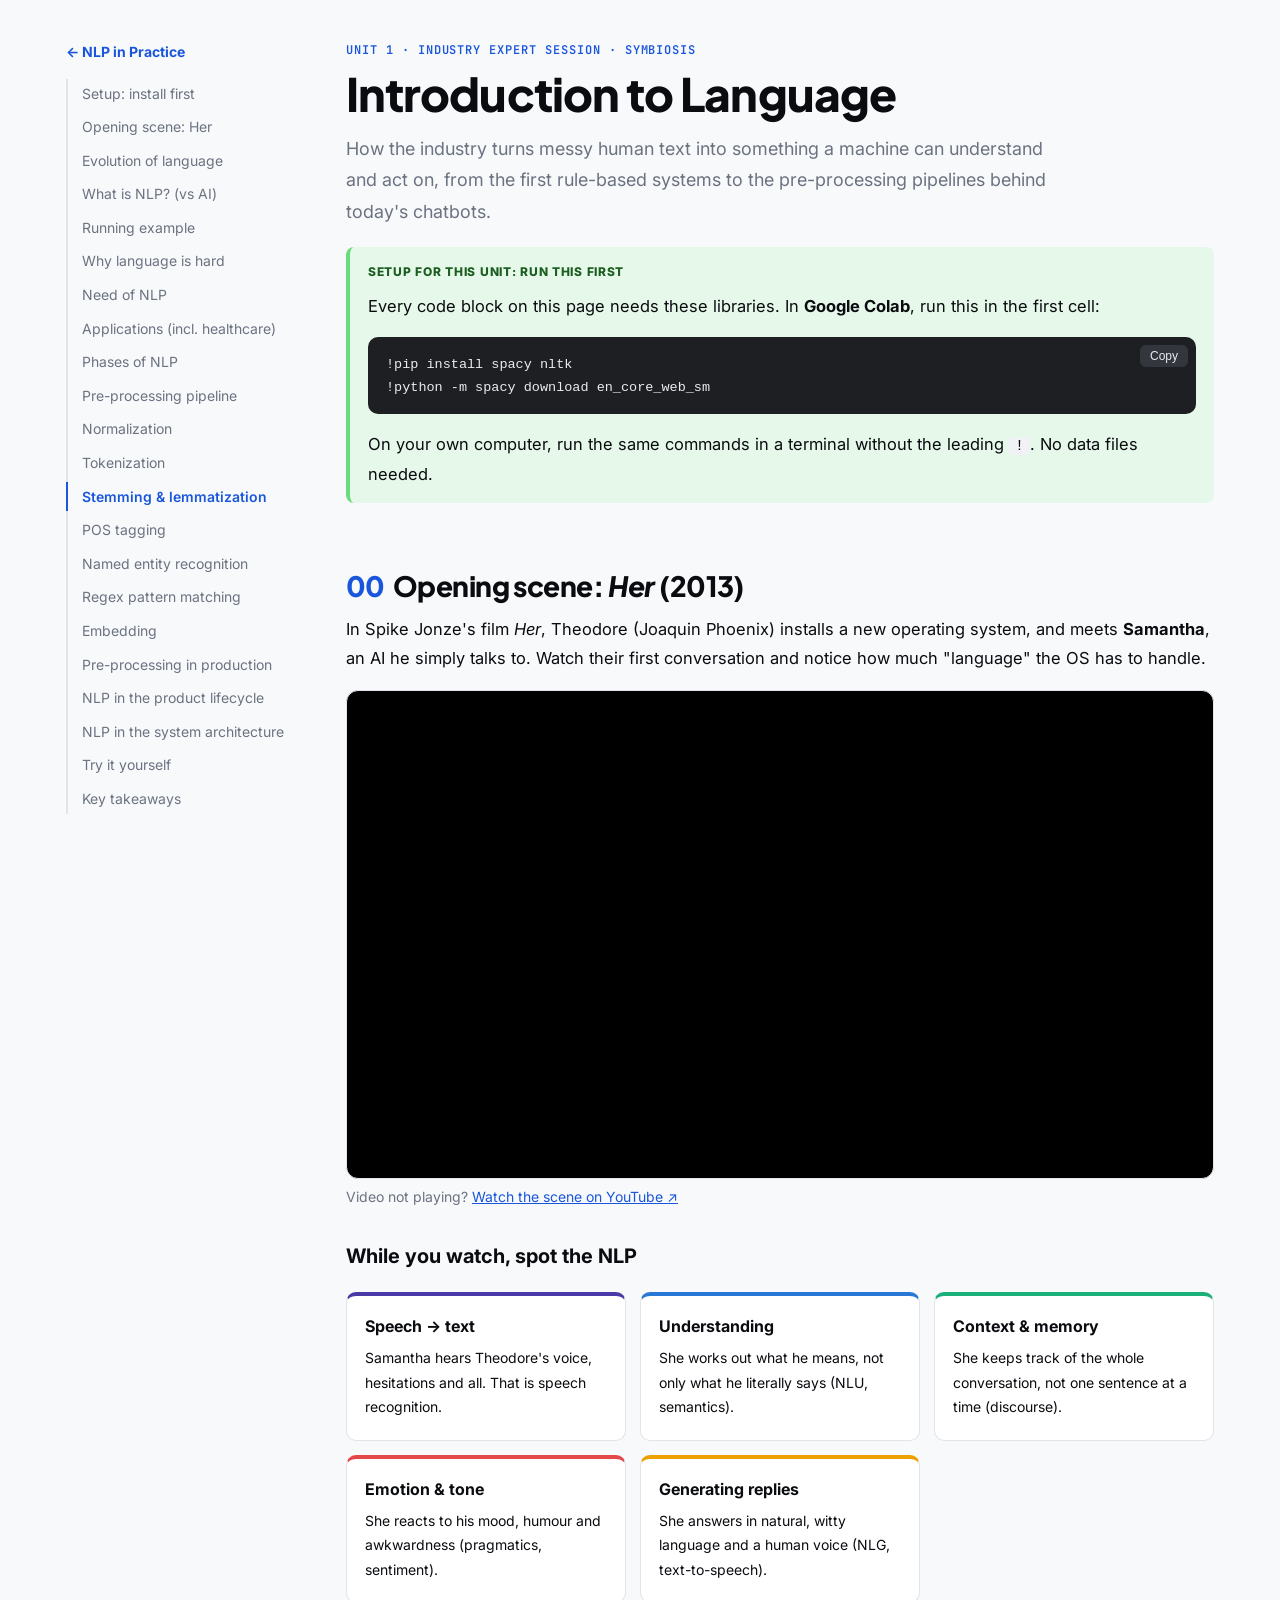
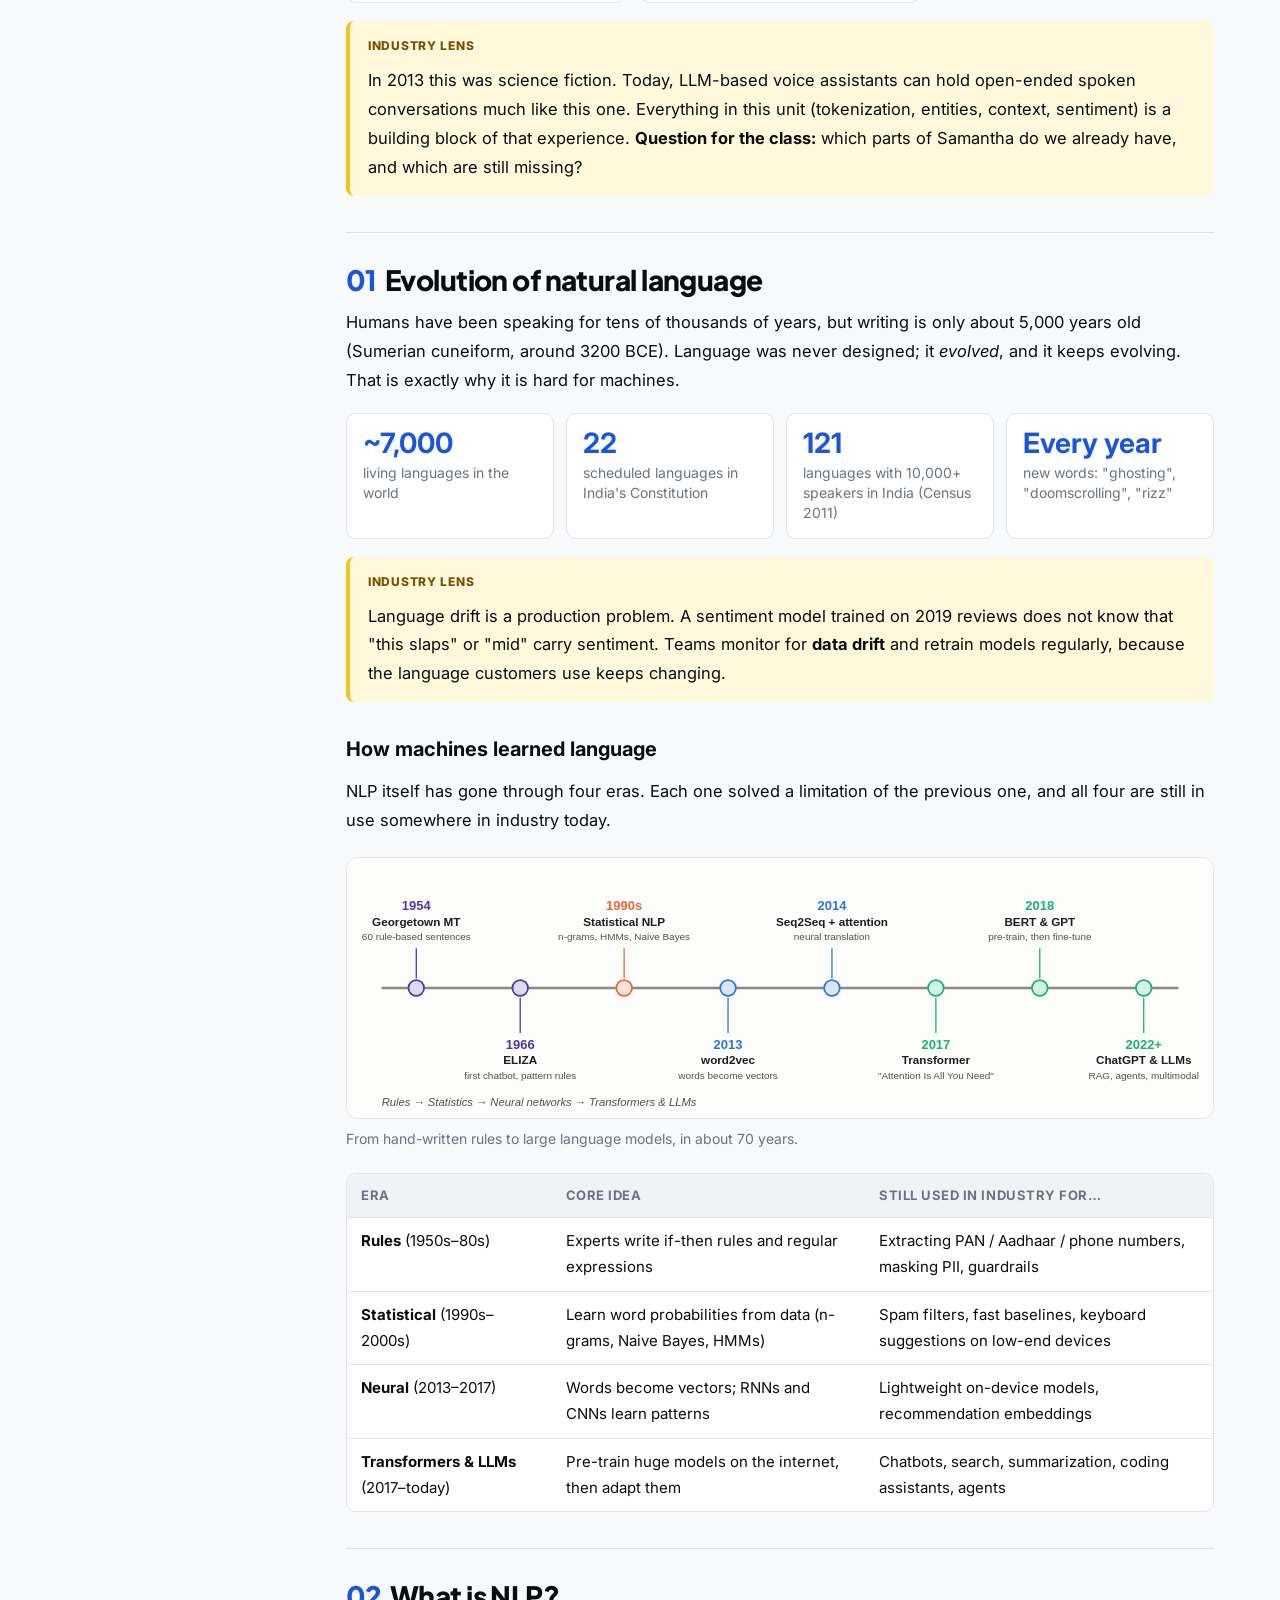
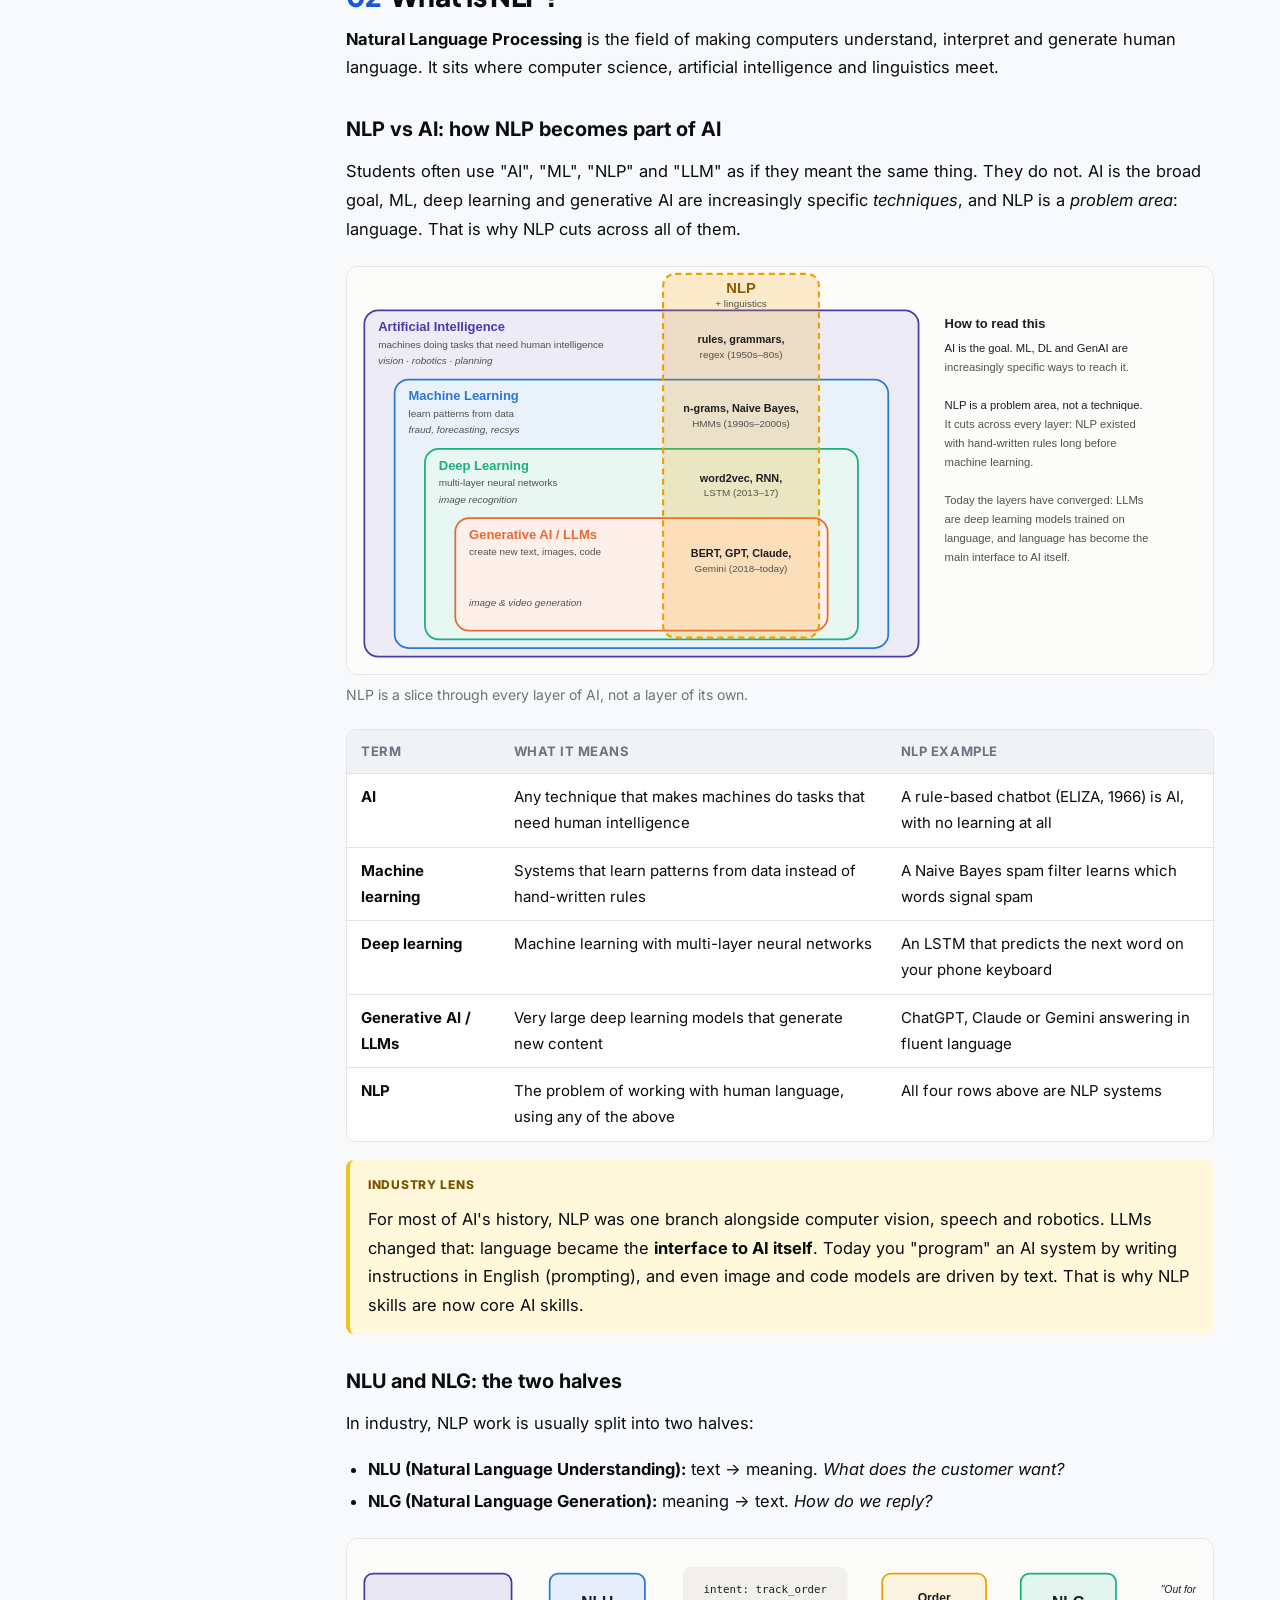
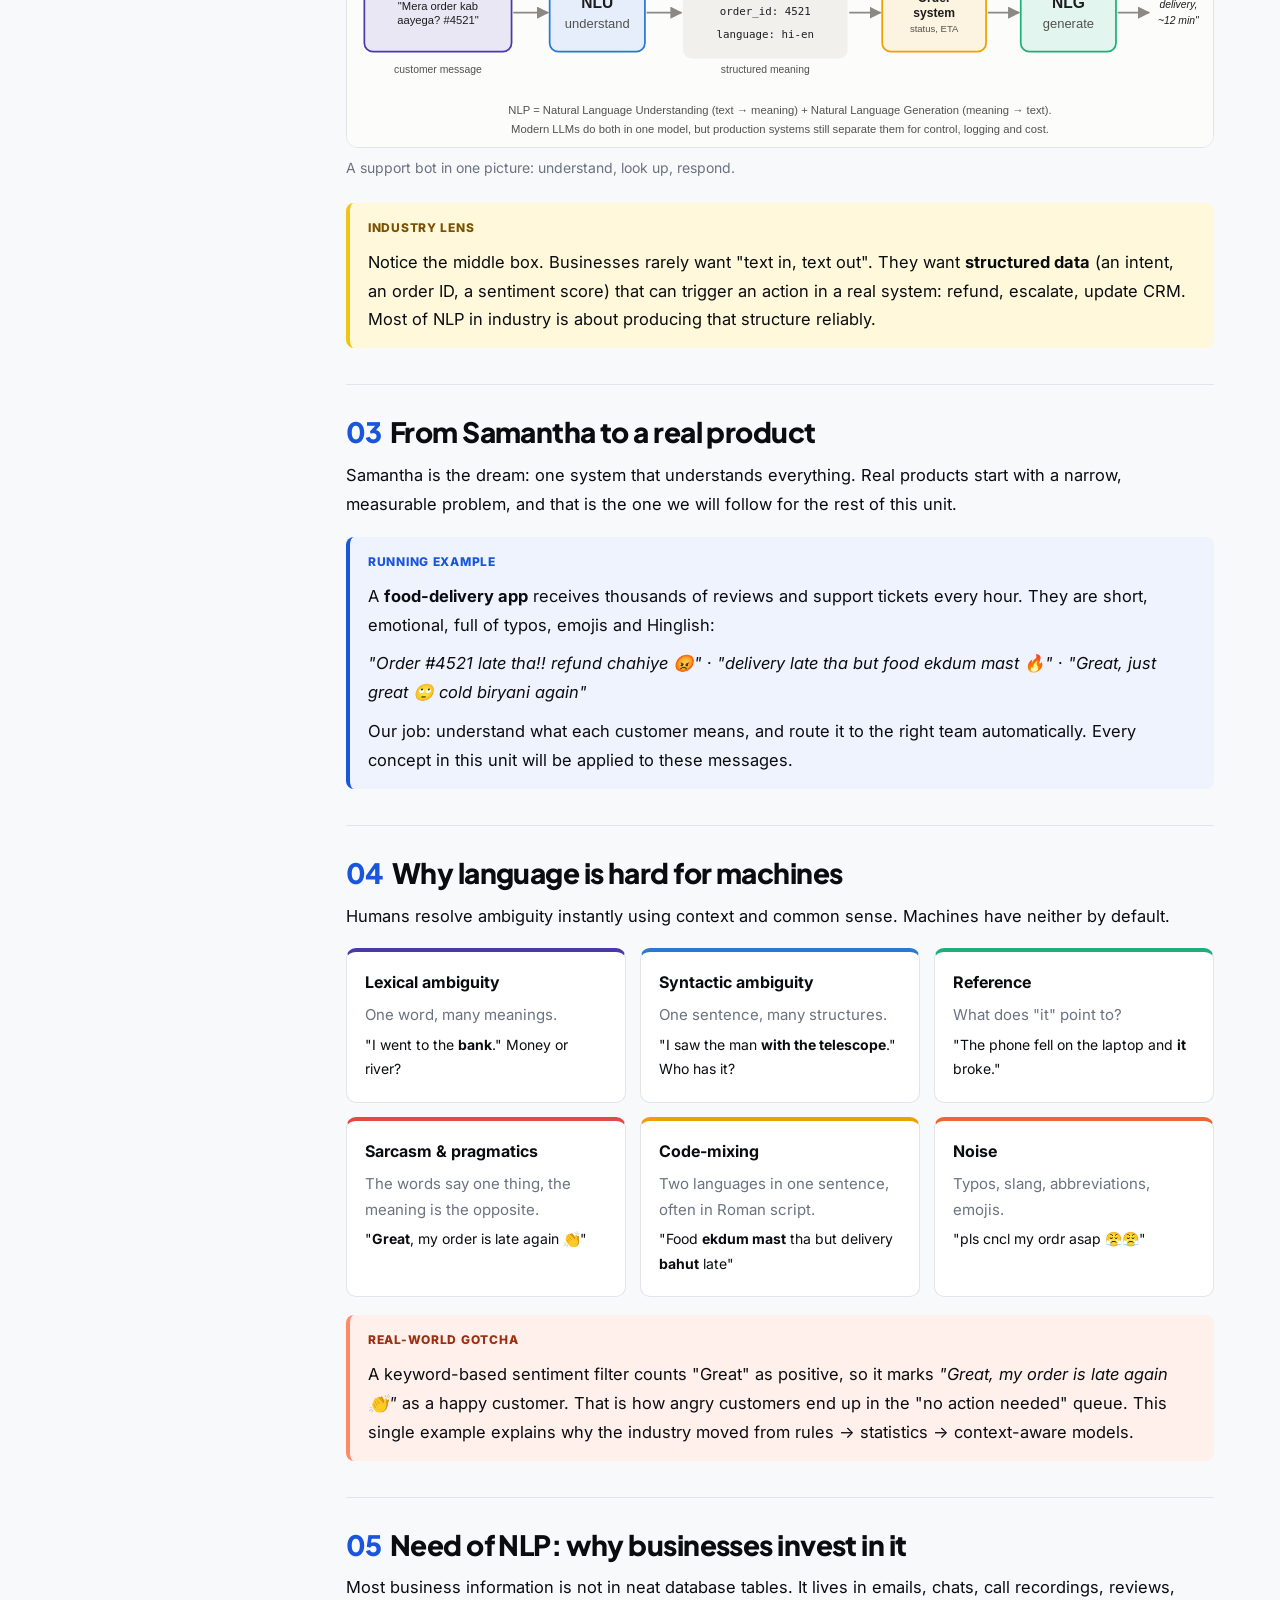
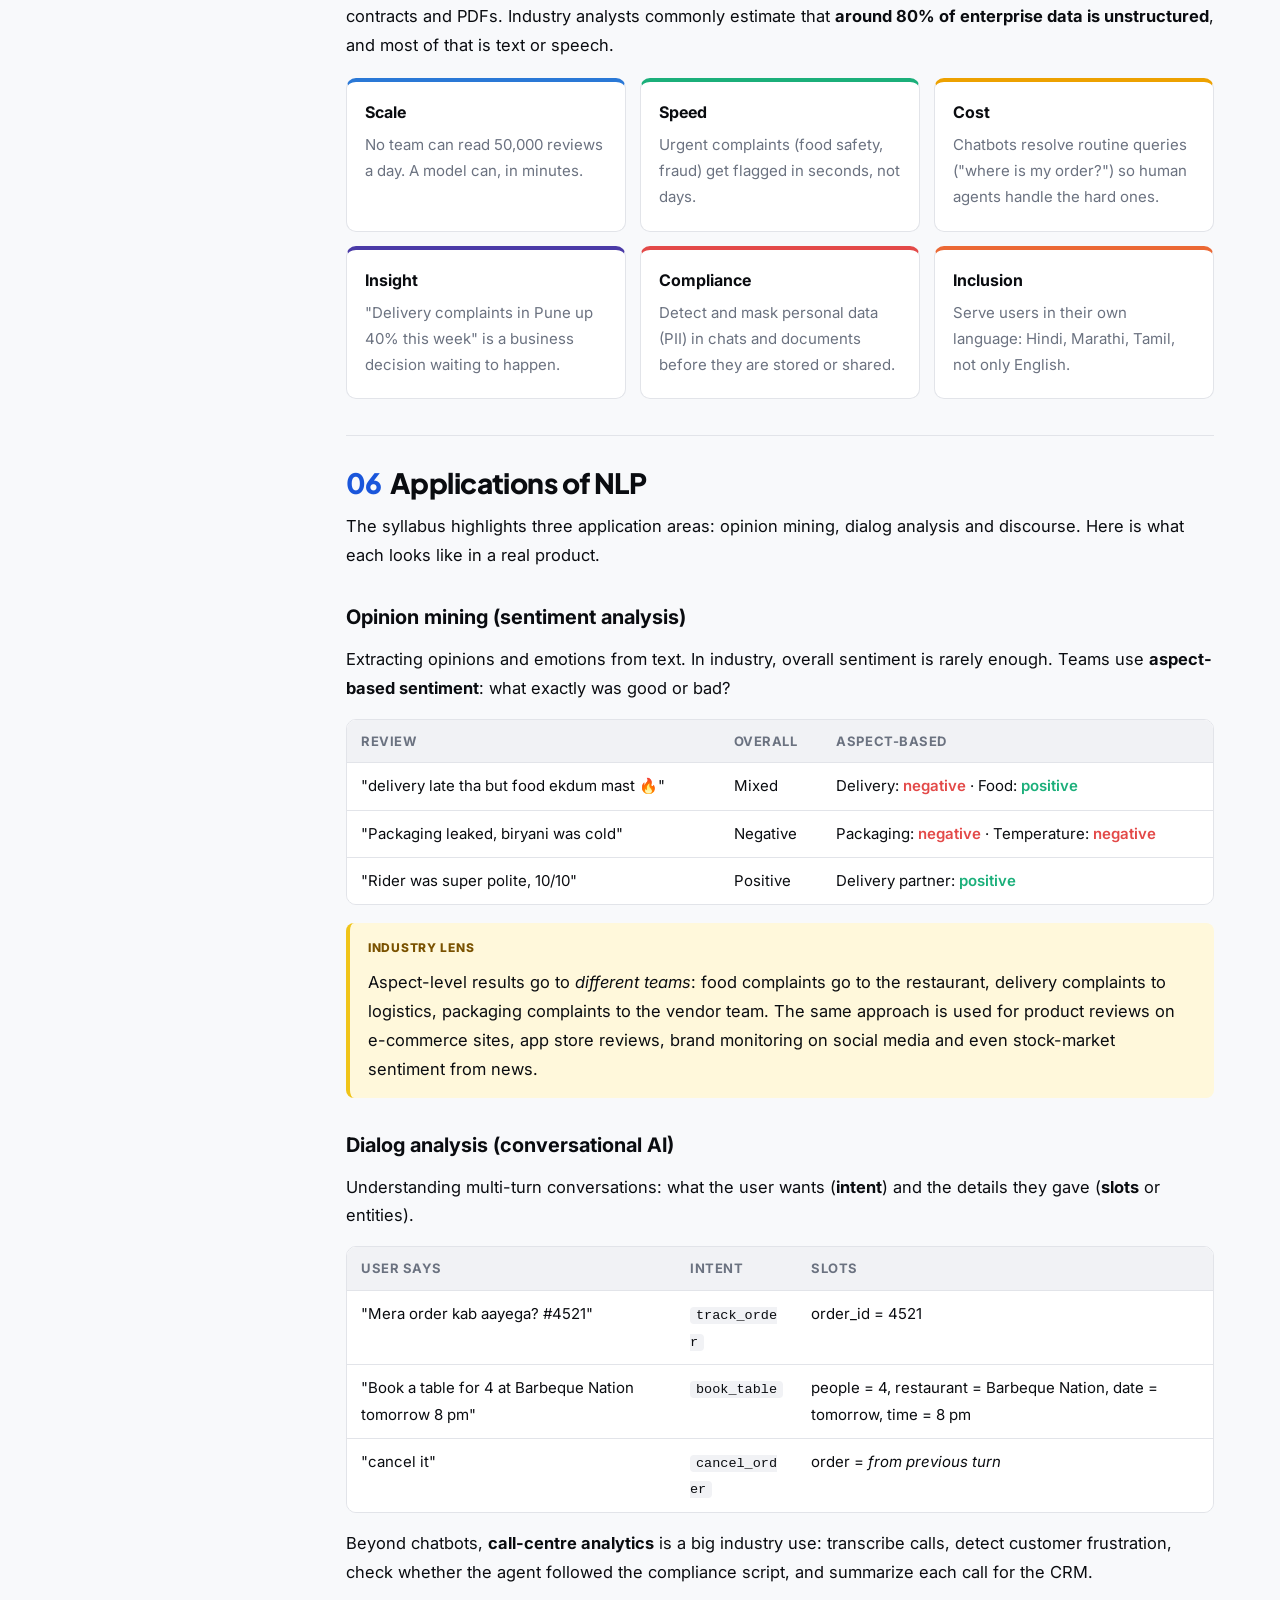
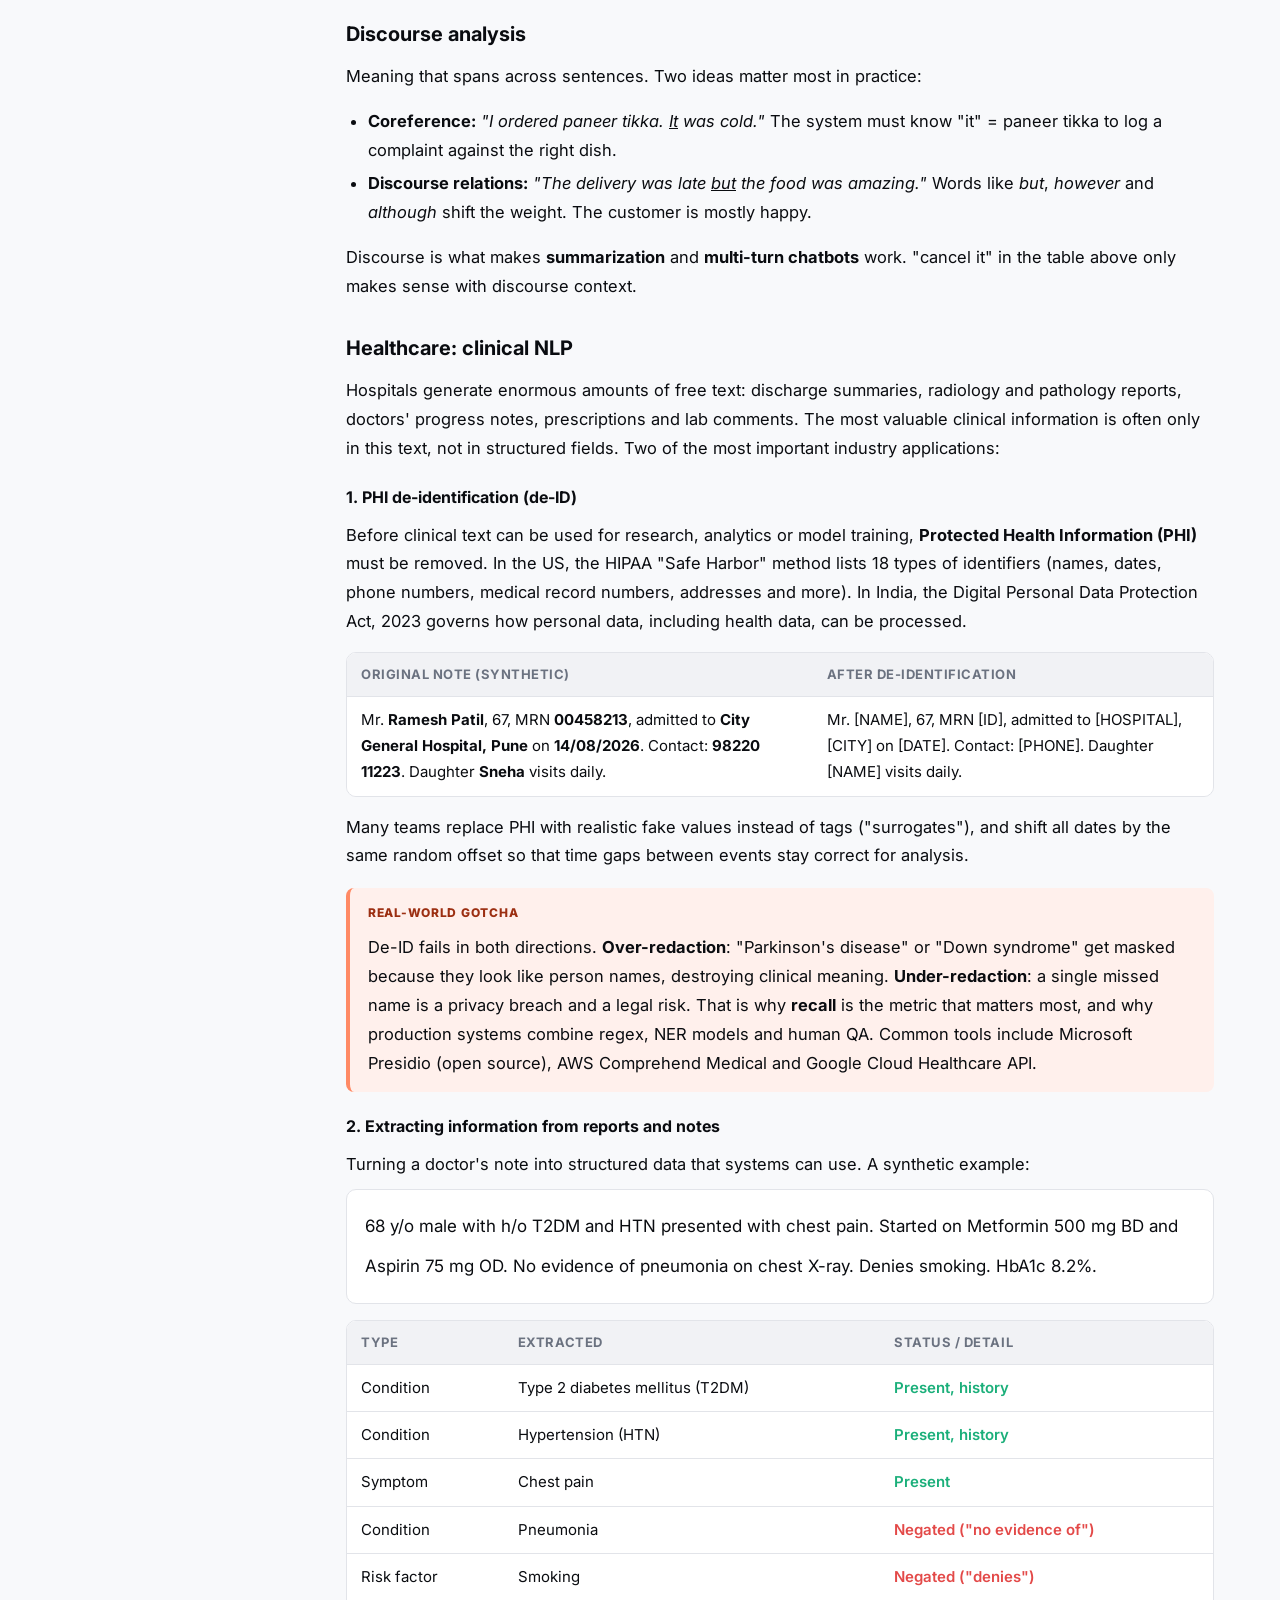
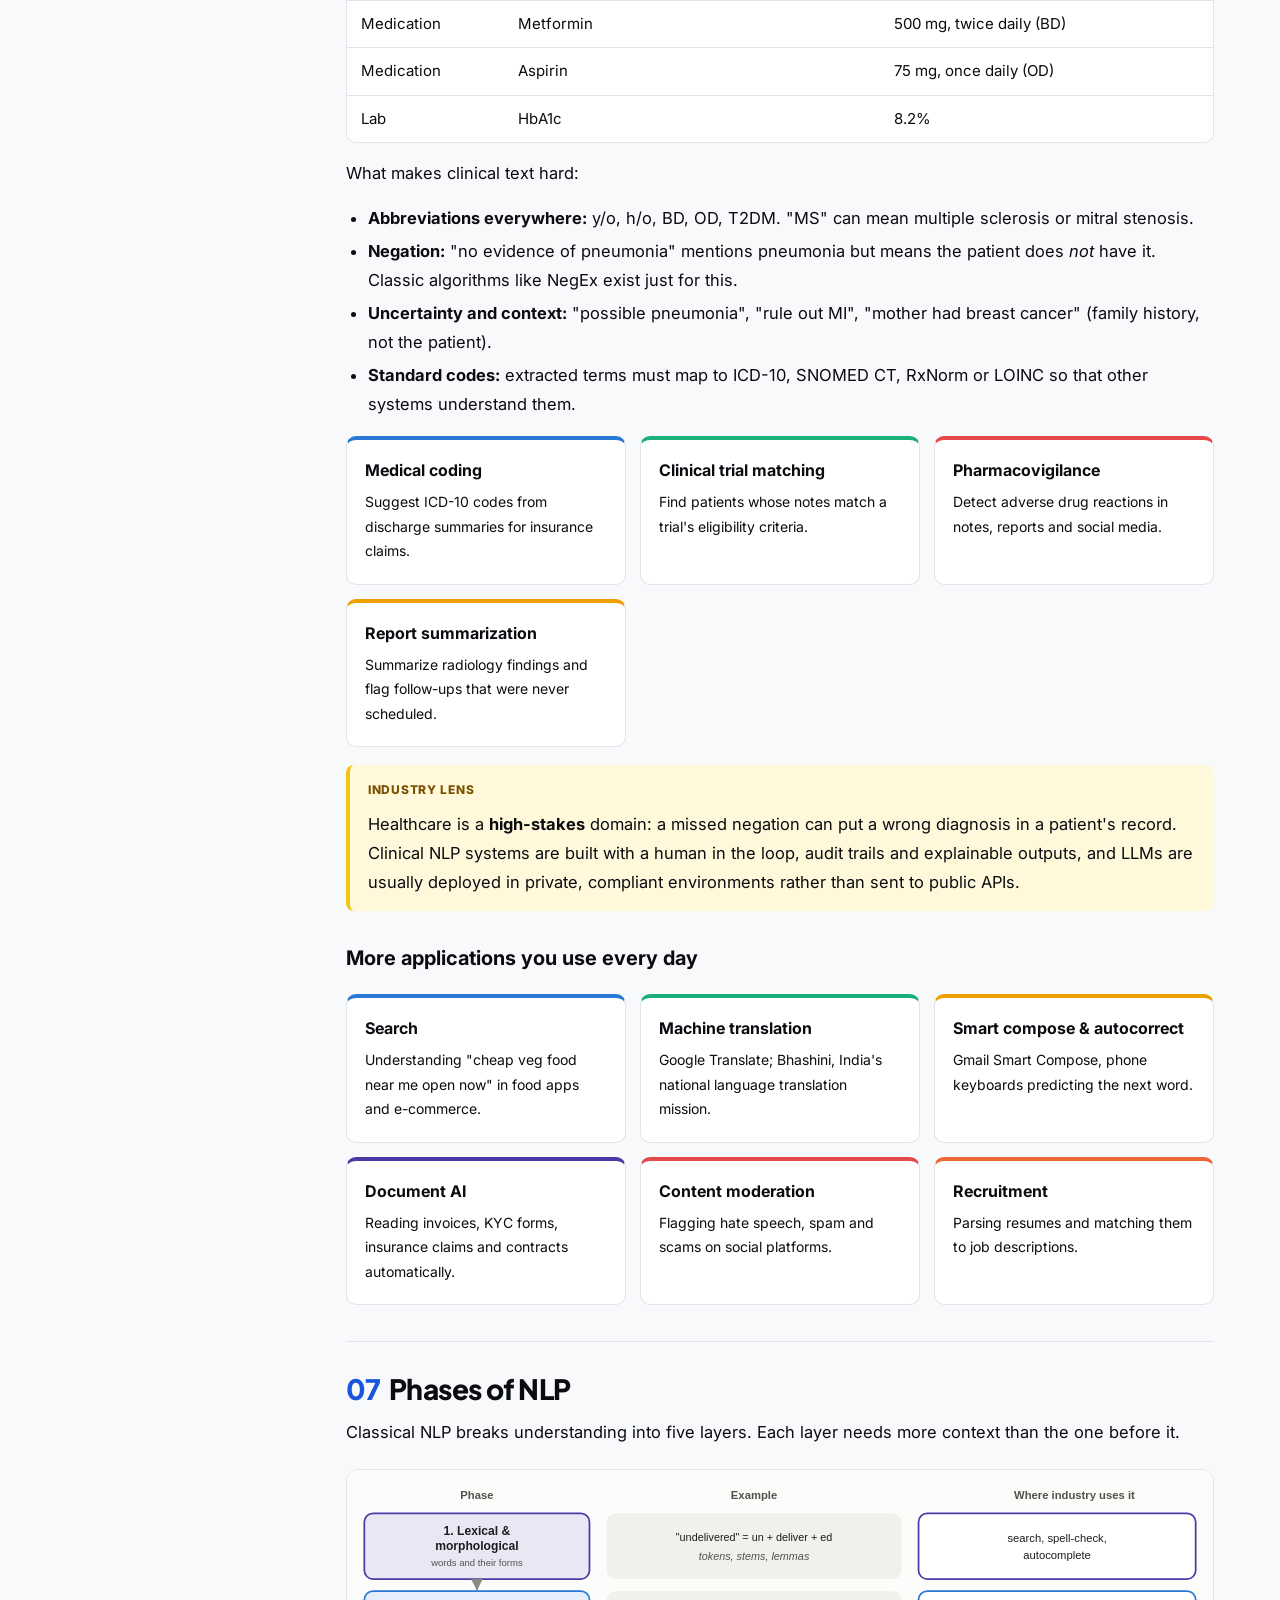
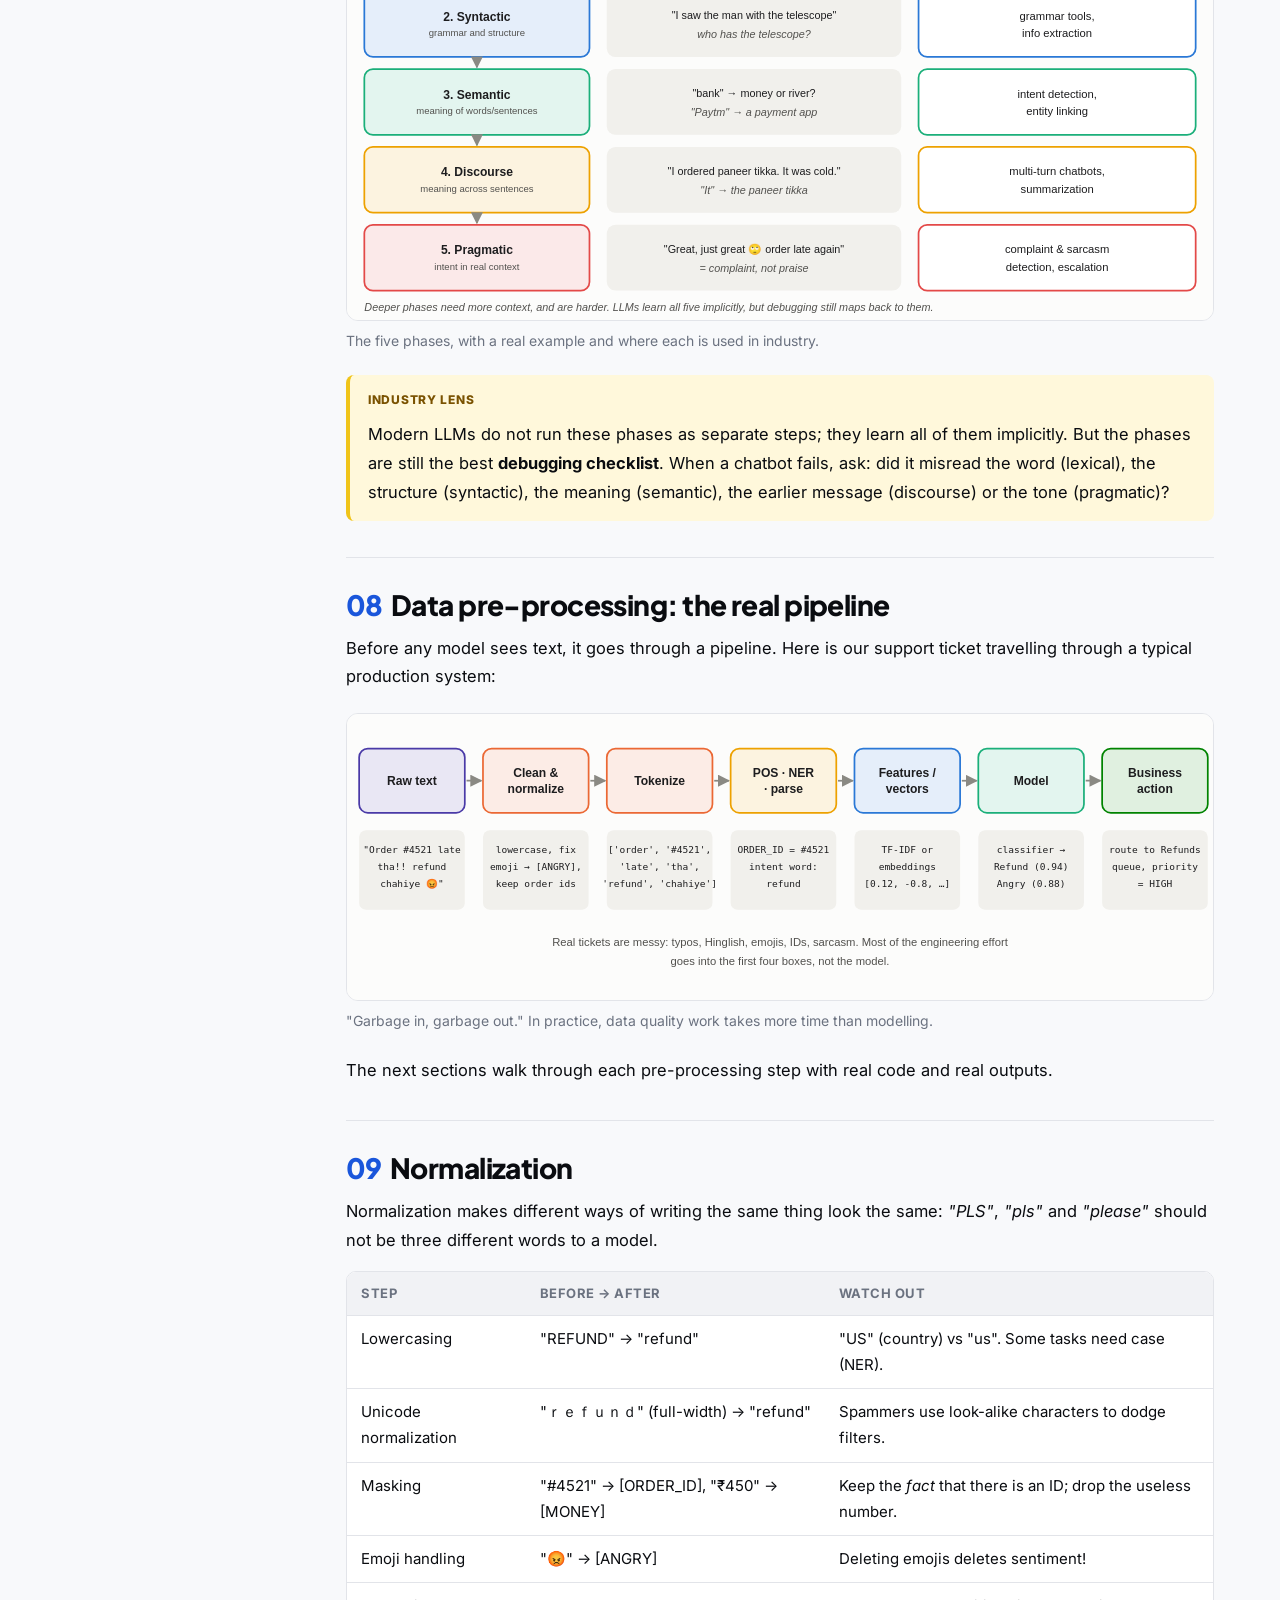
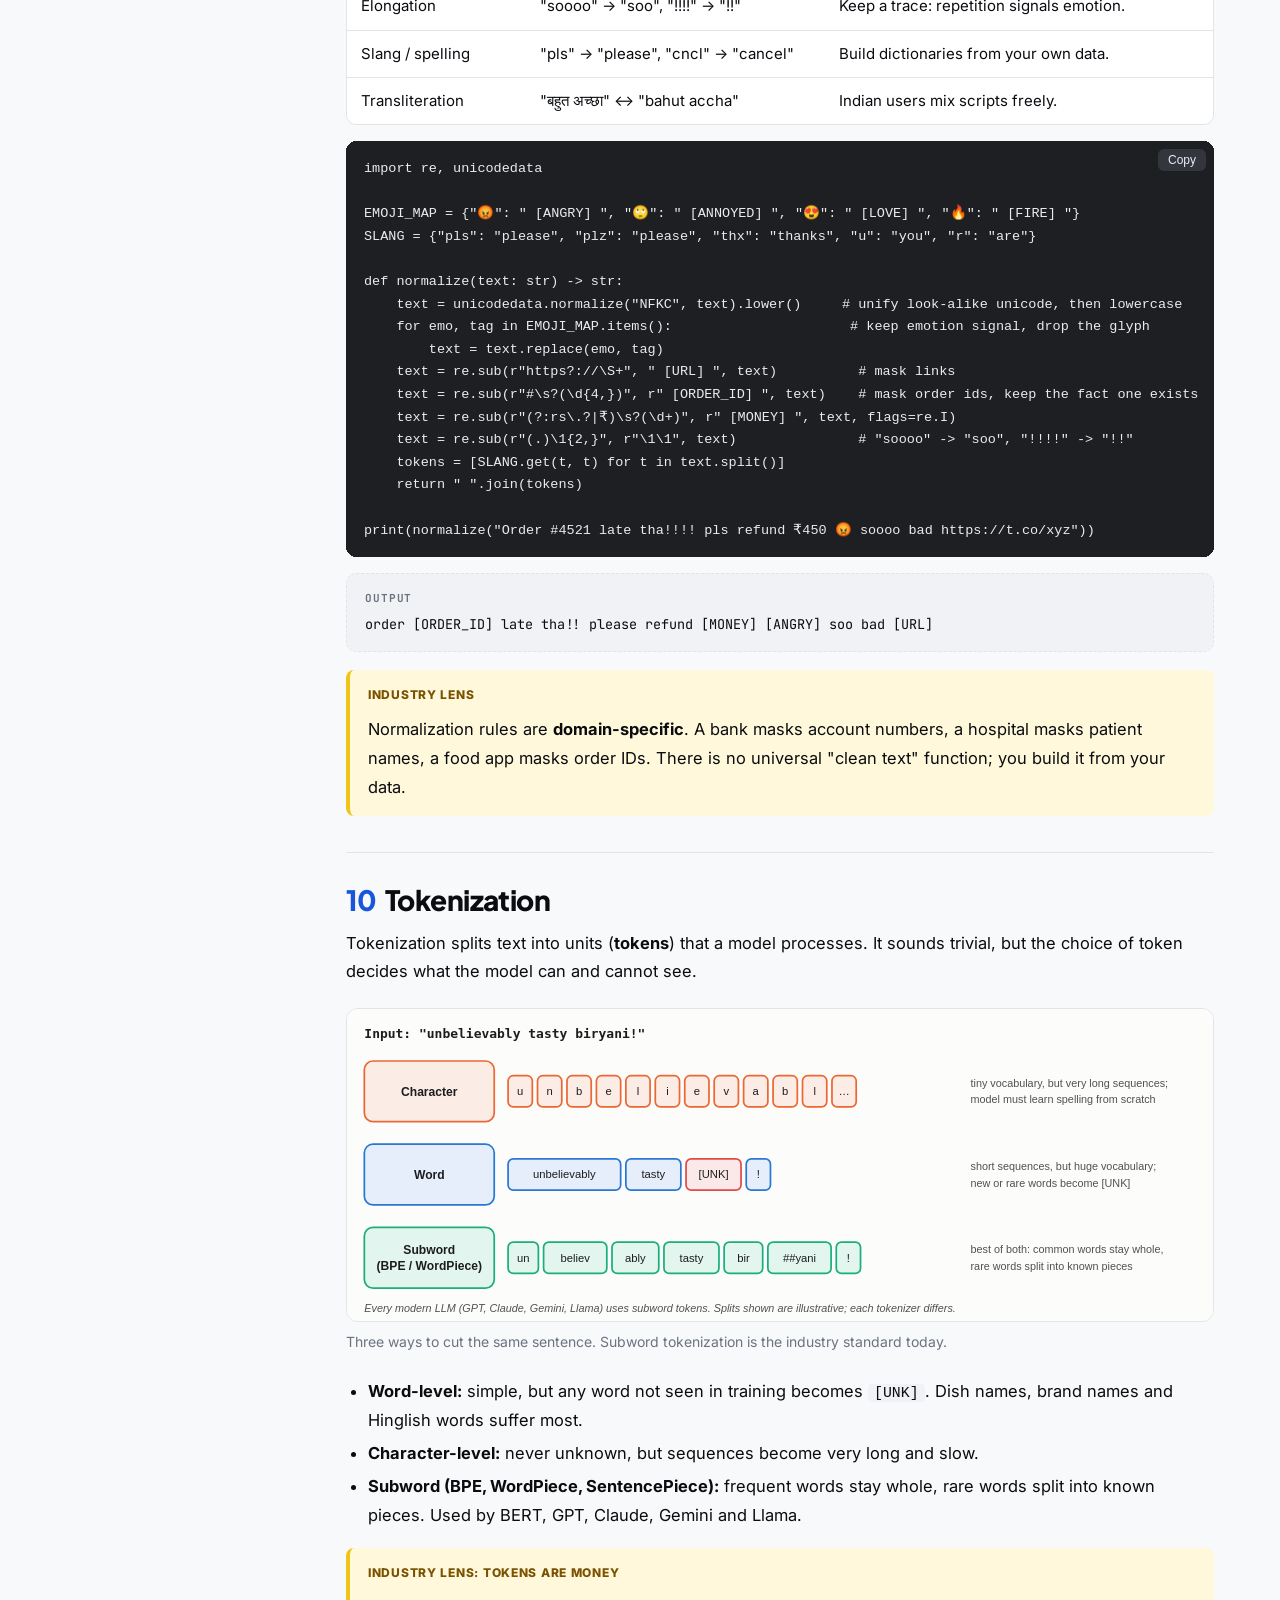
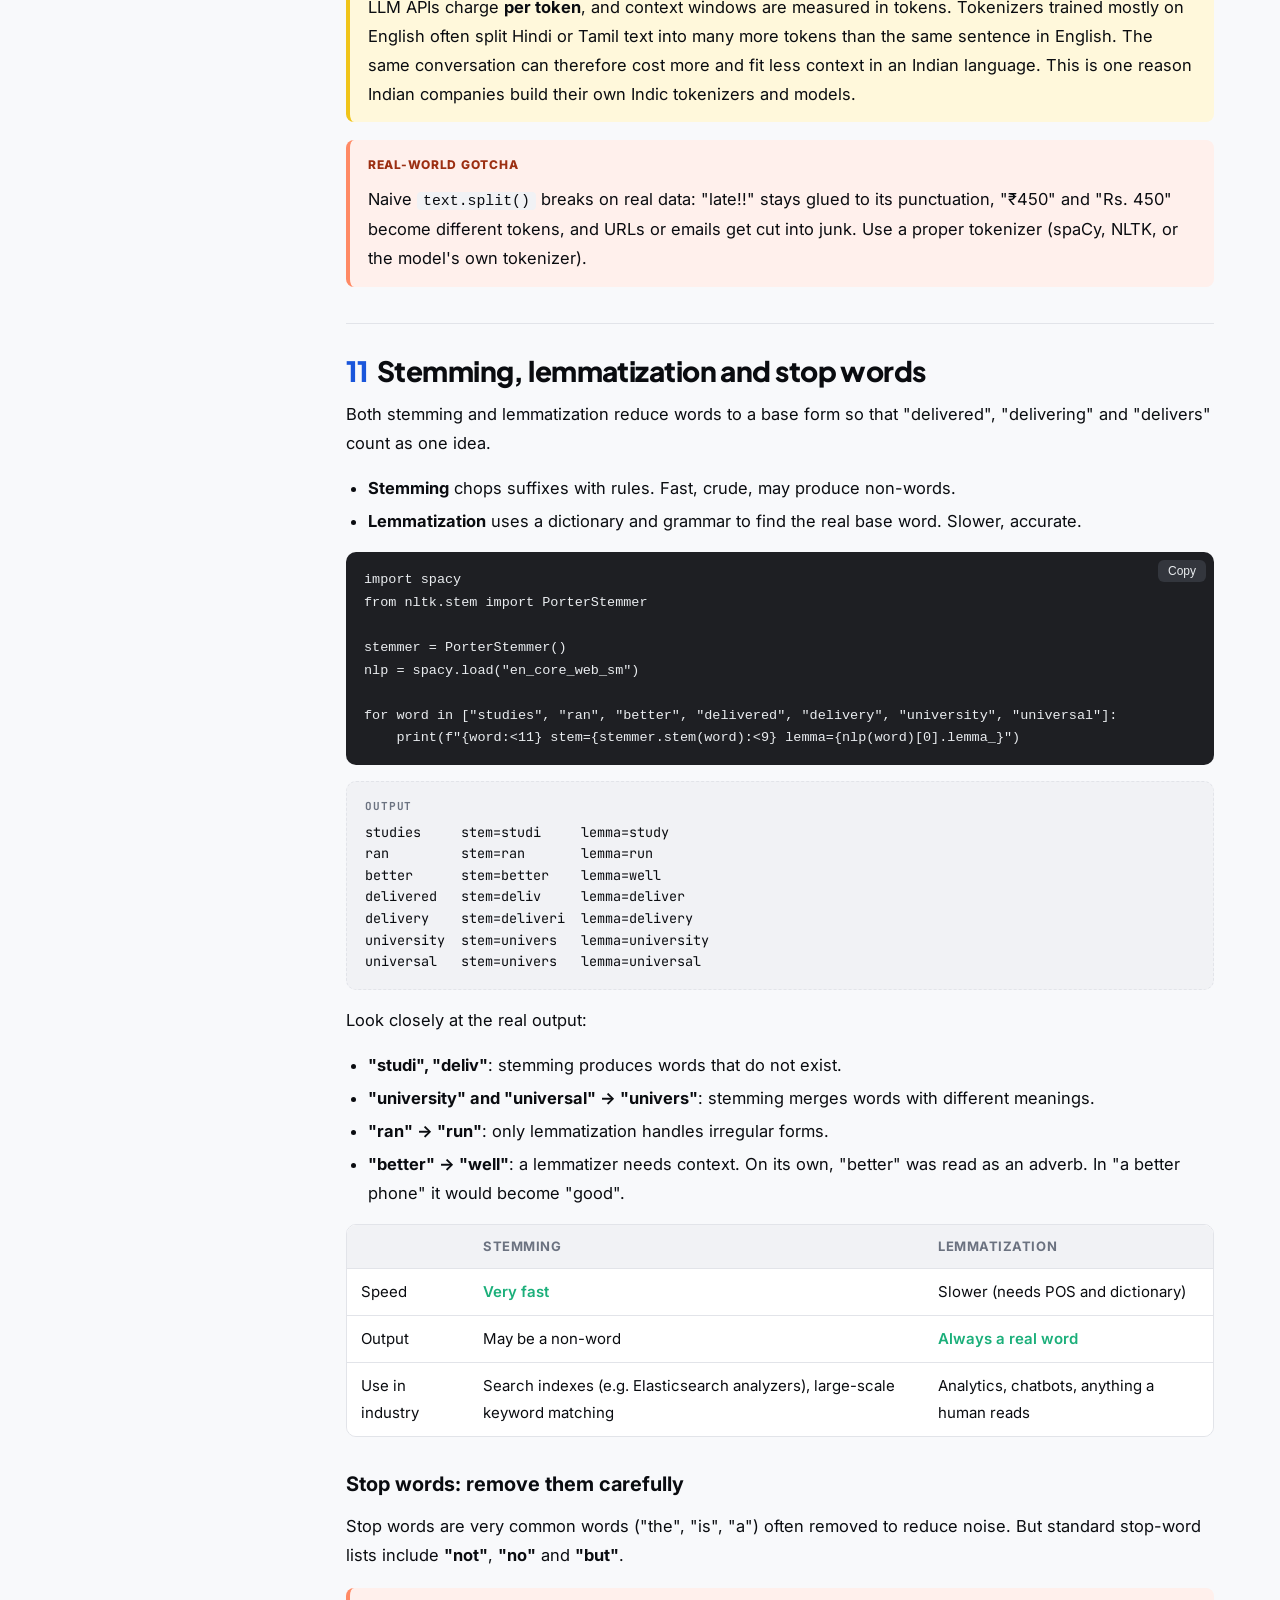
==== commit 6e4bc1ca: "Updated the document" ====
--- a/nlp_session_site/unit1_introduction_to_language.html
+++ b/nlp_session_site/unit1_introduction_to_language.html
@@ -14,8 +14,8 @@
 
 <nav class="toc" aria-label="On this page">
   <a class="home" href="index.html">← NLP in Practice</a>
-  <a class="toc-agenda" href="agenda.html">Session agenda</a>
   <ol>
+    <li><a href="#setup">Setup: install first</a></li>
     <li><a href="#her">Opening scene: Her</a></li>
     <li><a href="#evolution">Evolution of language</a></li>
     <li><a href="#what-is-nlp">What is NLP? (vs AI)</a></li>
@@ -47,6 +47,15 @@
   <p class="sub">How the industry turns messy human text into something a machine can understand and act on, from the first rule-based systems to the pre-processing pipelines behind today's chatbots.</p>
 </header>
 
+<div class="callout demo" id="setup">
+  <span class="label">Setup for this unit: run this first</span>
+  <p>Every code block on this page needs these libraries. In <strong>Google Colab</strong>, run this in the first cell:</p>
+<pre><code>!pip install spacy nltk
+!python -m spacy download en_core_web_sm</code></pre>
+  <p>On your own computer, run the same commands in a terminal without the leading <code>!</code>. No data files needed.</p>
+  
+</div>
+
 <!-- 0 -->
 <section id="her">
   <h2><span class="num">00</span>Opening scene: <em>Her</em> (2013)</h2>
--- a/nlp_session_site/static/css/style.css
+++ b/nlp_session_site/static/css/style.css
@@ -1,4 +1,4 @@
-/* NLP Expert Session – shared styles (same look as the agenda page) */
+/* NLP in Practice – shared styles */
 :root {
   --bg: #f8f9fb; --surface: #ffffff; --surface-2: #f1f2f5; --text: #0a0c10; --muted: #6b7280;
   --border: #e2e4e9; --accent: #1a56db; --accent-soft: #eef3fd;
@@ -144,7 +144,8 @@
   figure, .callout, pre, table { break-inside: avoid; }
 }
 
-/* links back to the home page and agenda */
-.toc .toc-agenda { display: block; font-size: 13px; color: var(--muted); text-decoration: none; margin: -8px 0 14px; }
-.toc .toc-agenda:hover { color: var(--text); }
+/* pager: next unit not yet available */
 .pager .soon { flex: 1; text-align: right; background: var(--surface-2); border: 1px dashed var(--border); border-radius: 10px; padding: 14px 18px; color: var(--muted); }
+/* long inline code must wrap on phones */
+p code, li code, td code { overflow-wrap: anywhere; }
+.output.formula::before { content: "FORMULA"; }
